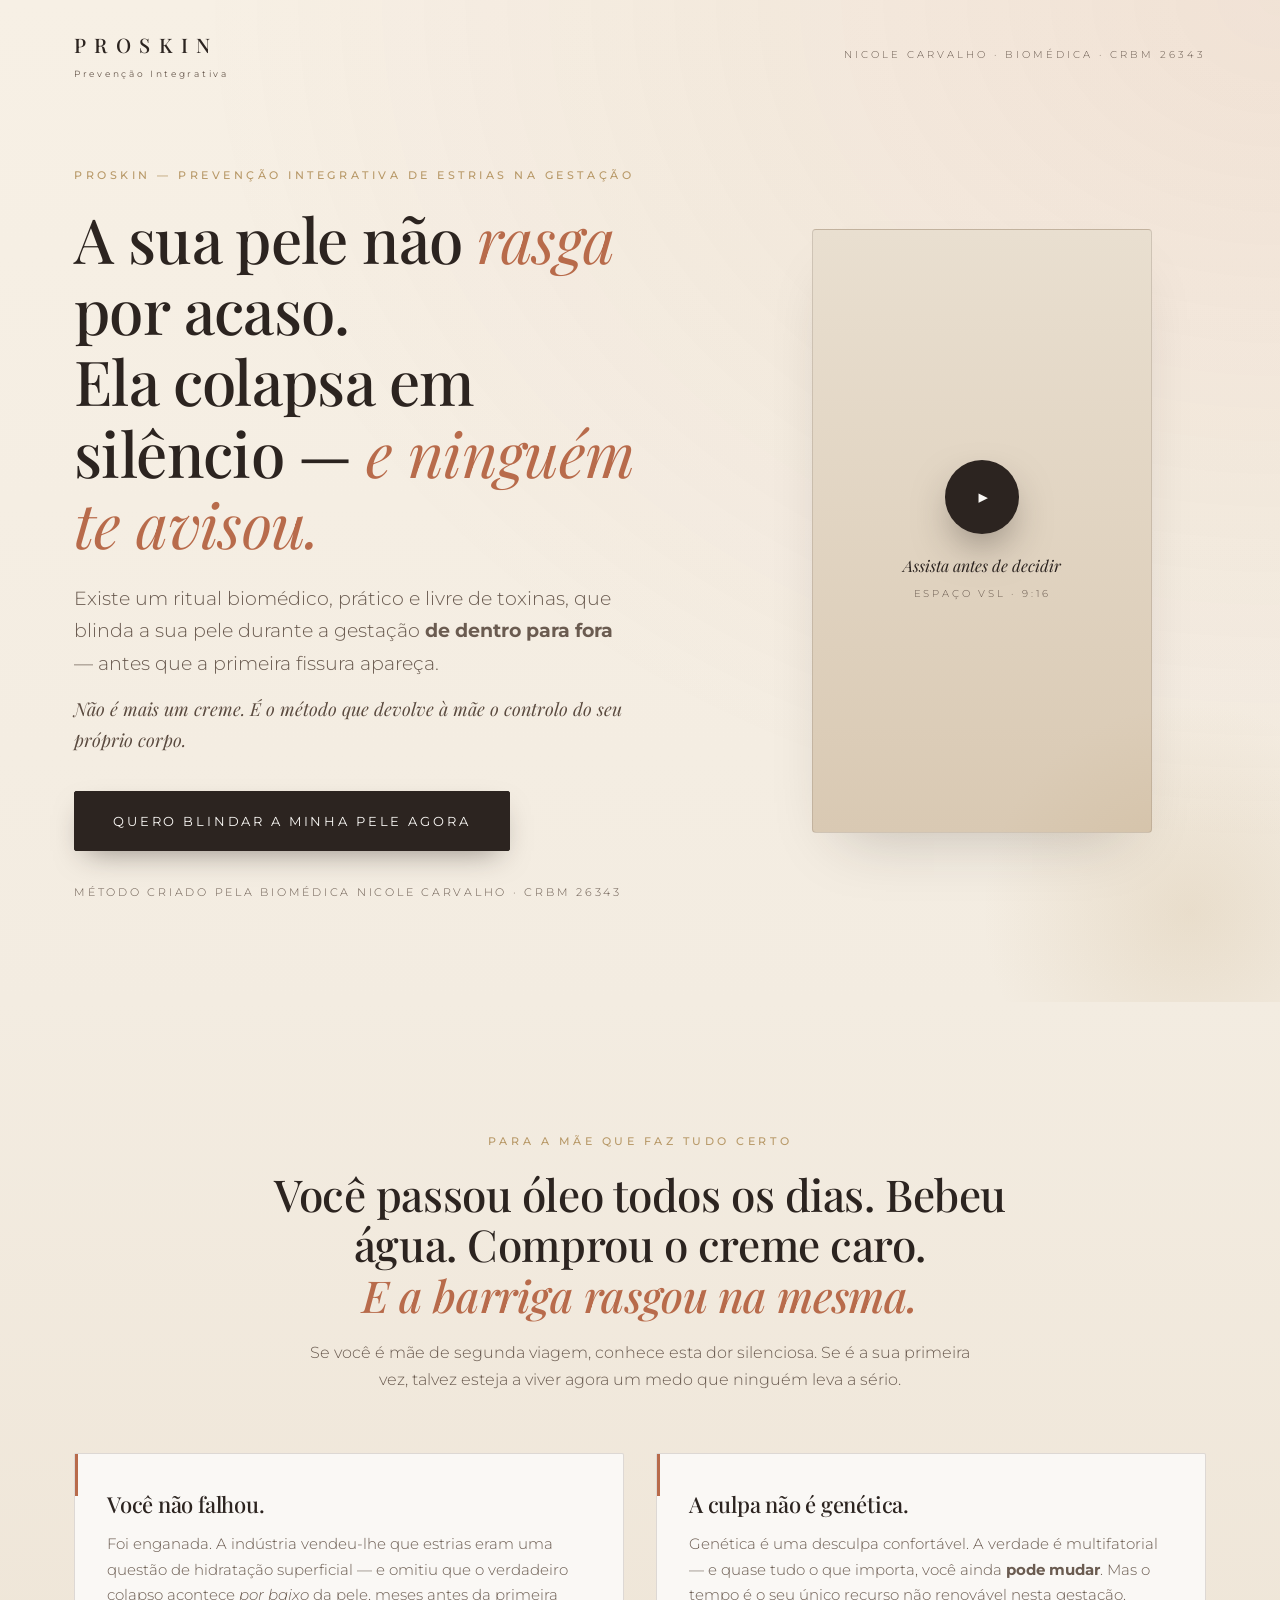
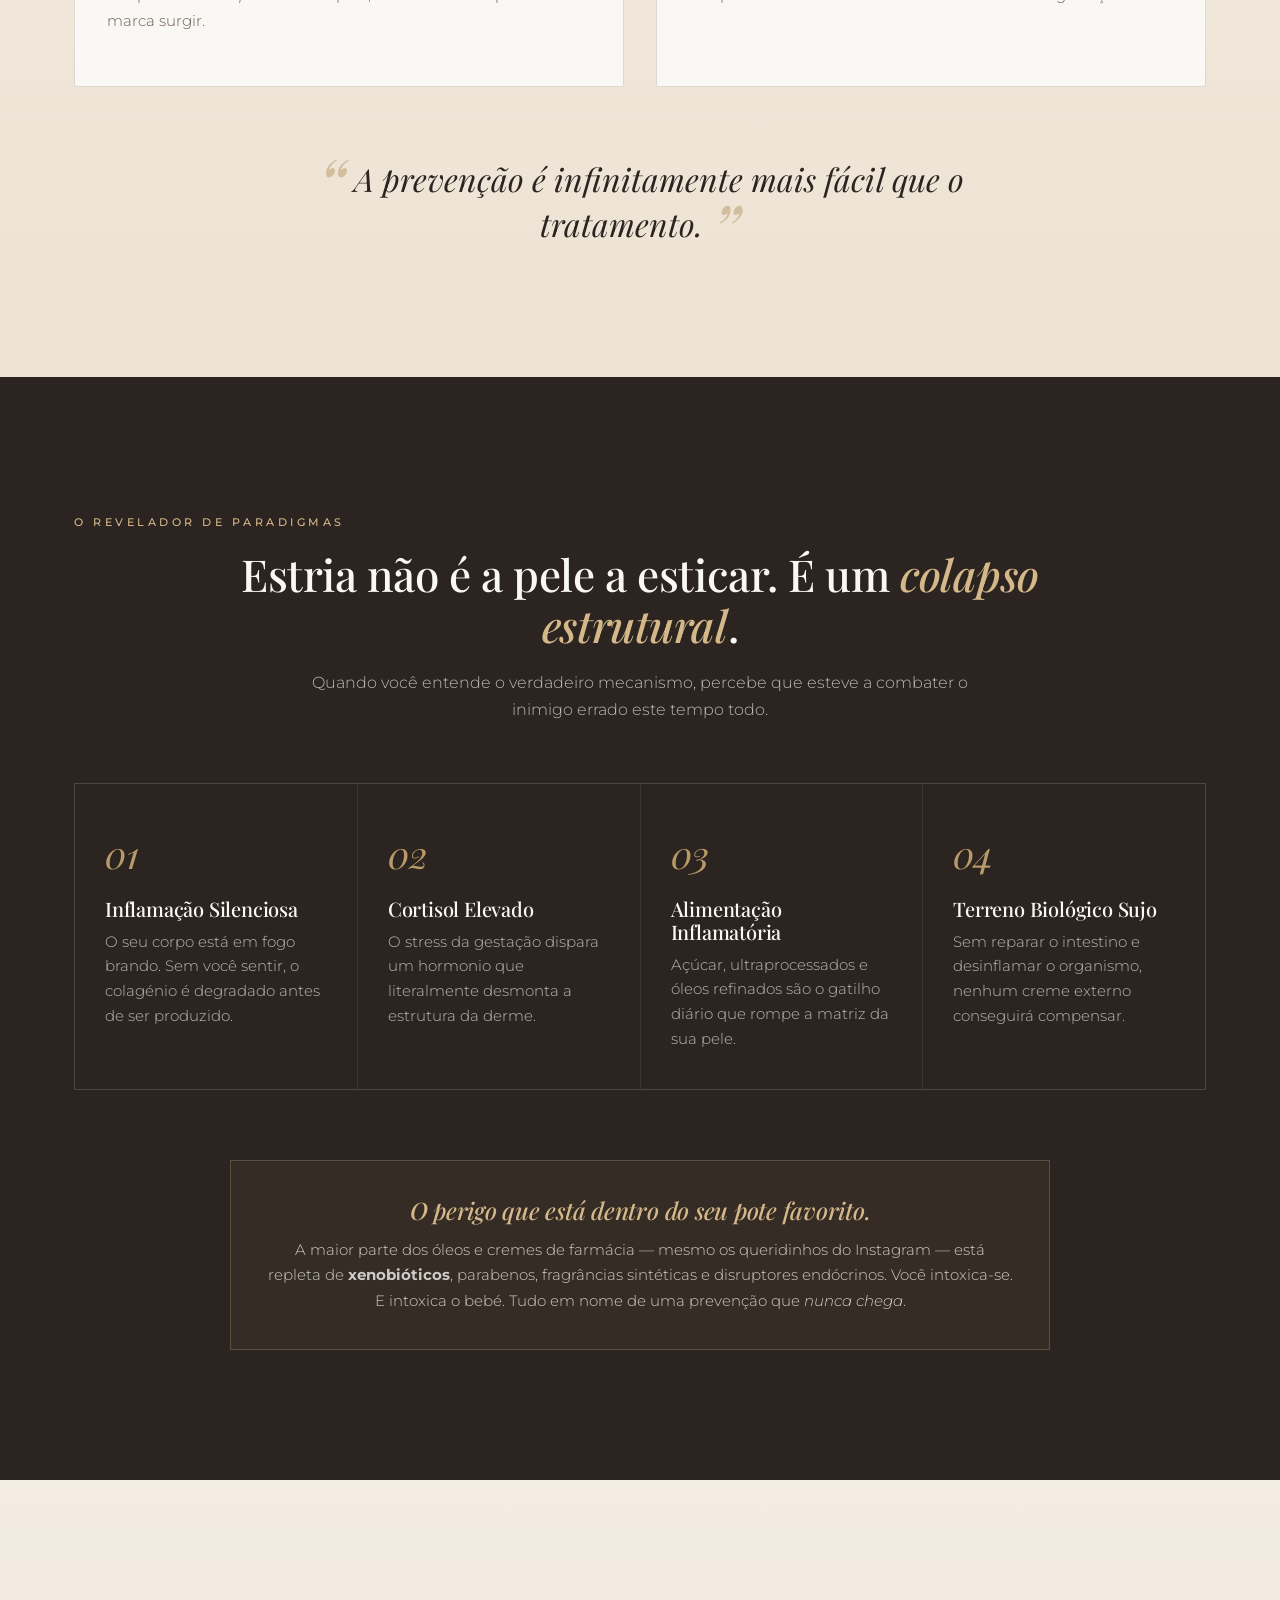
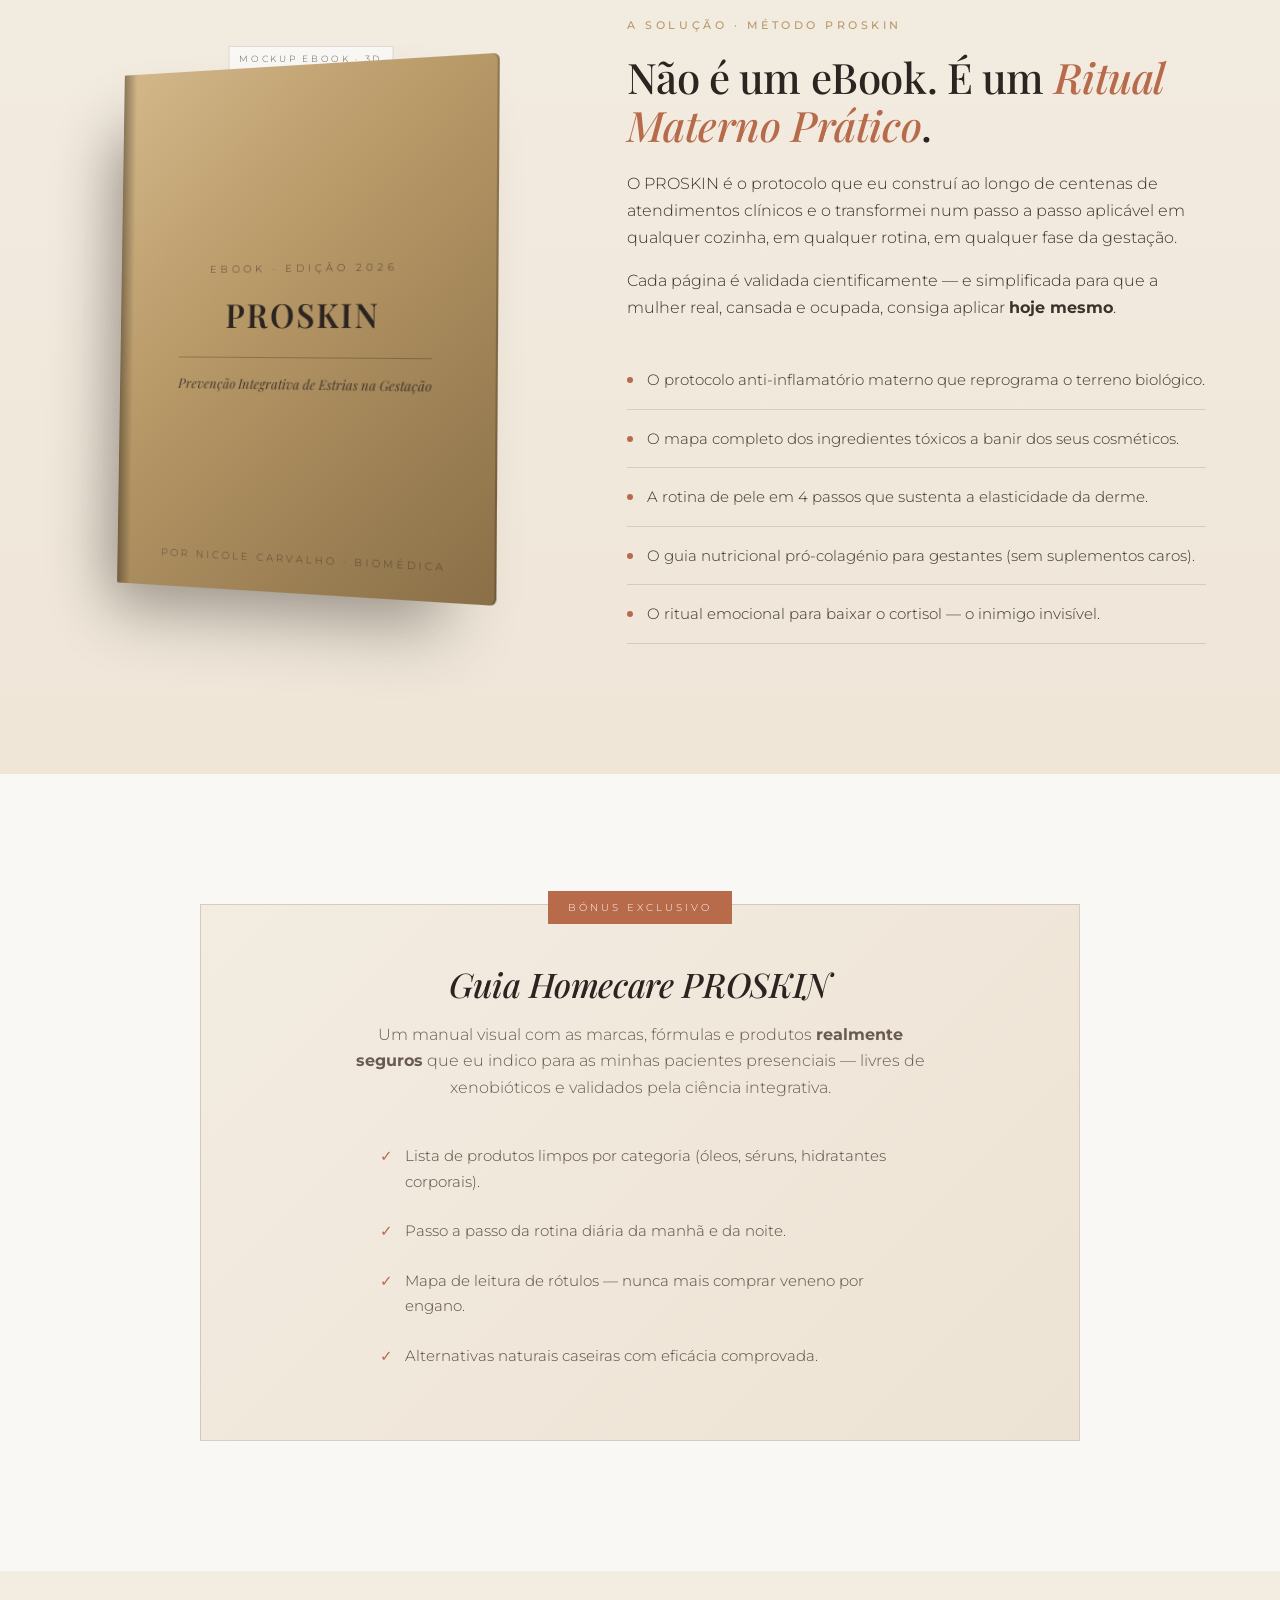
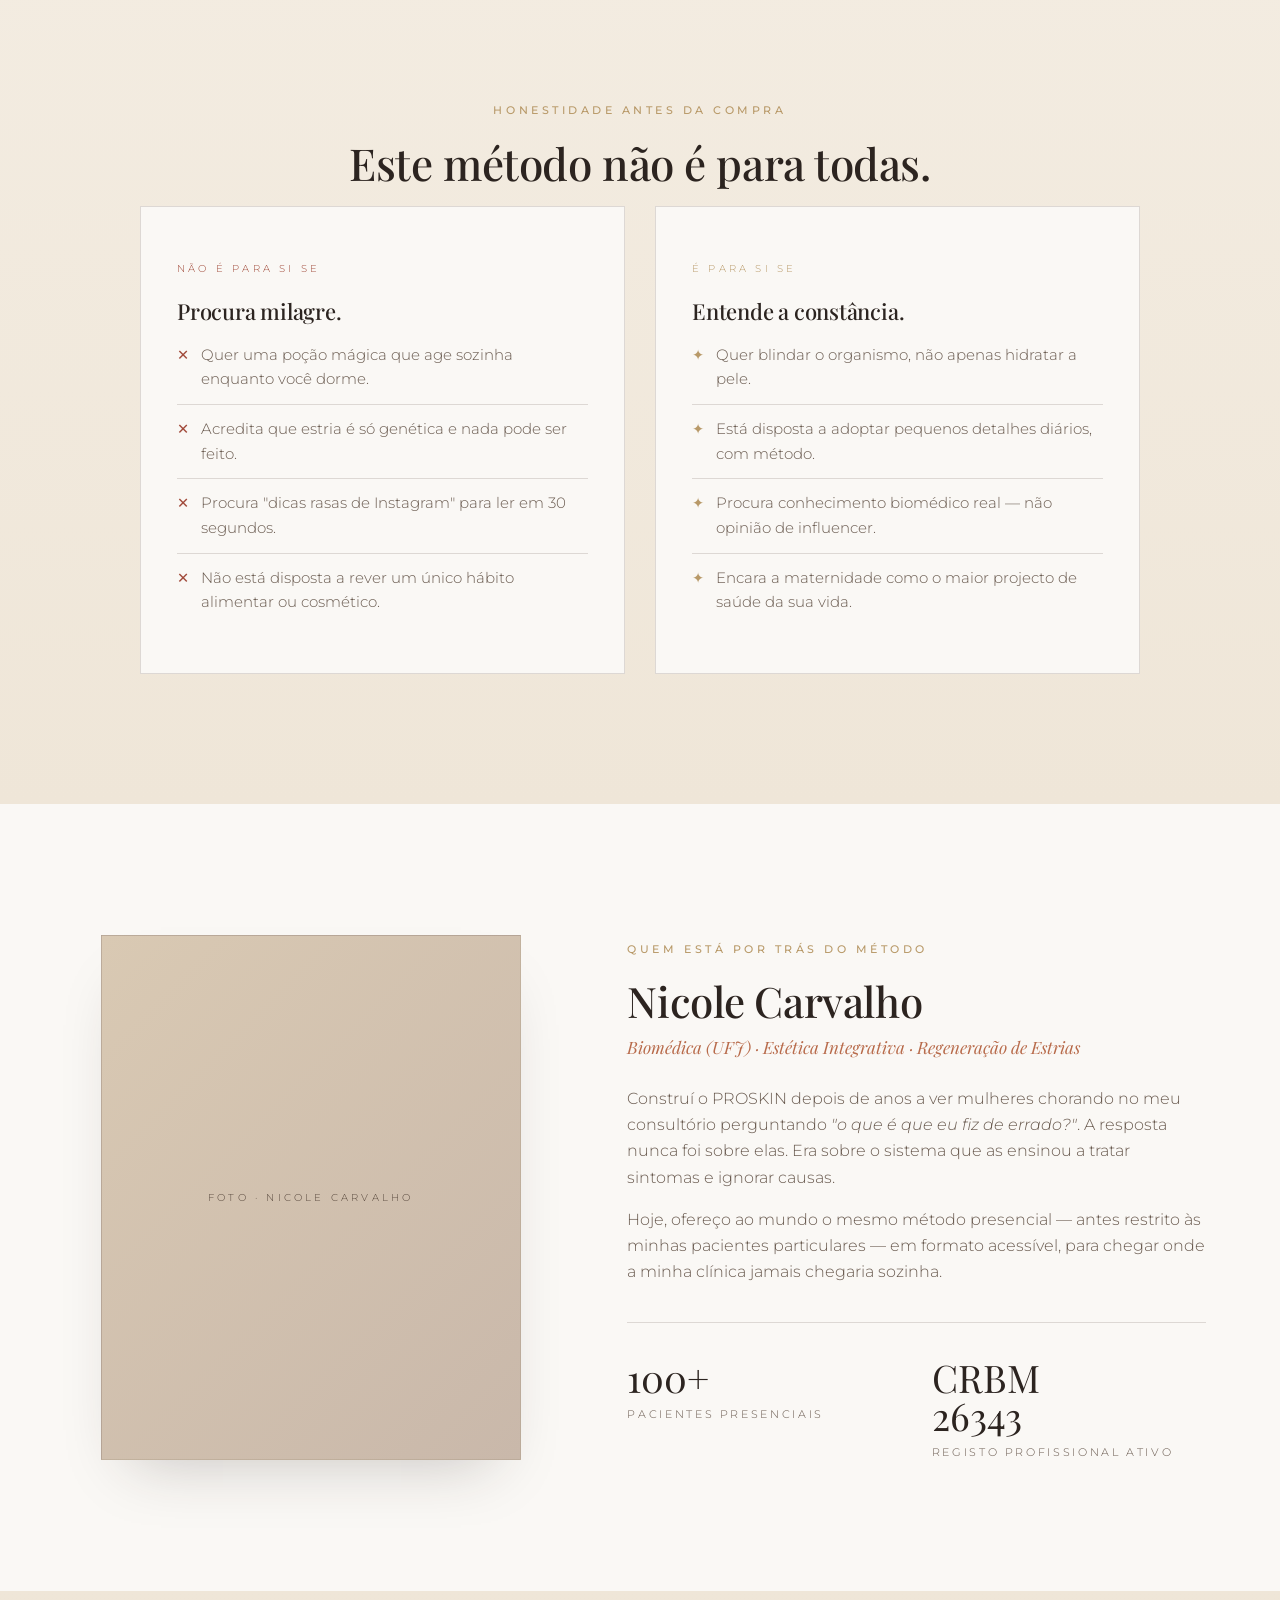
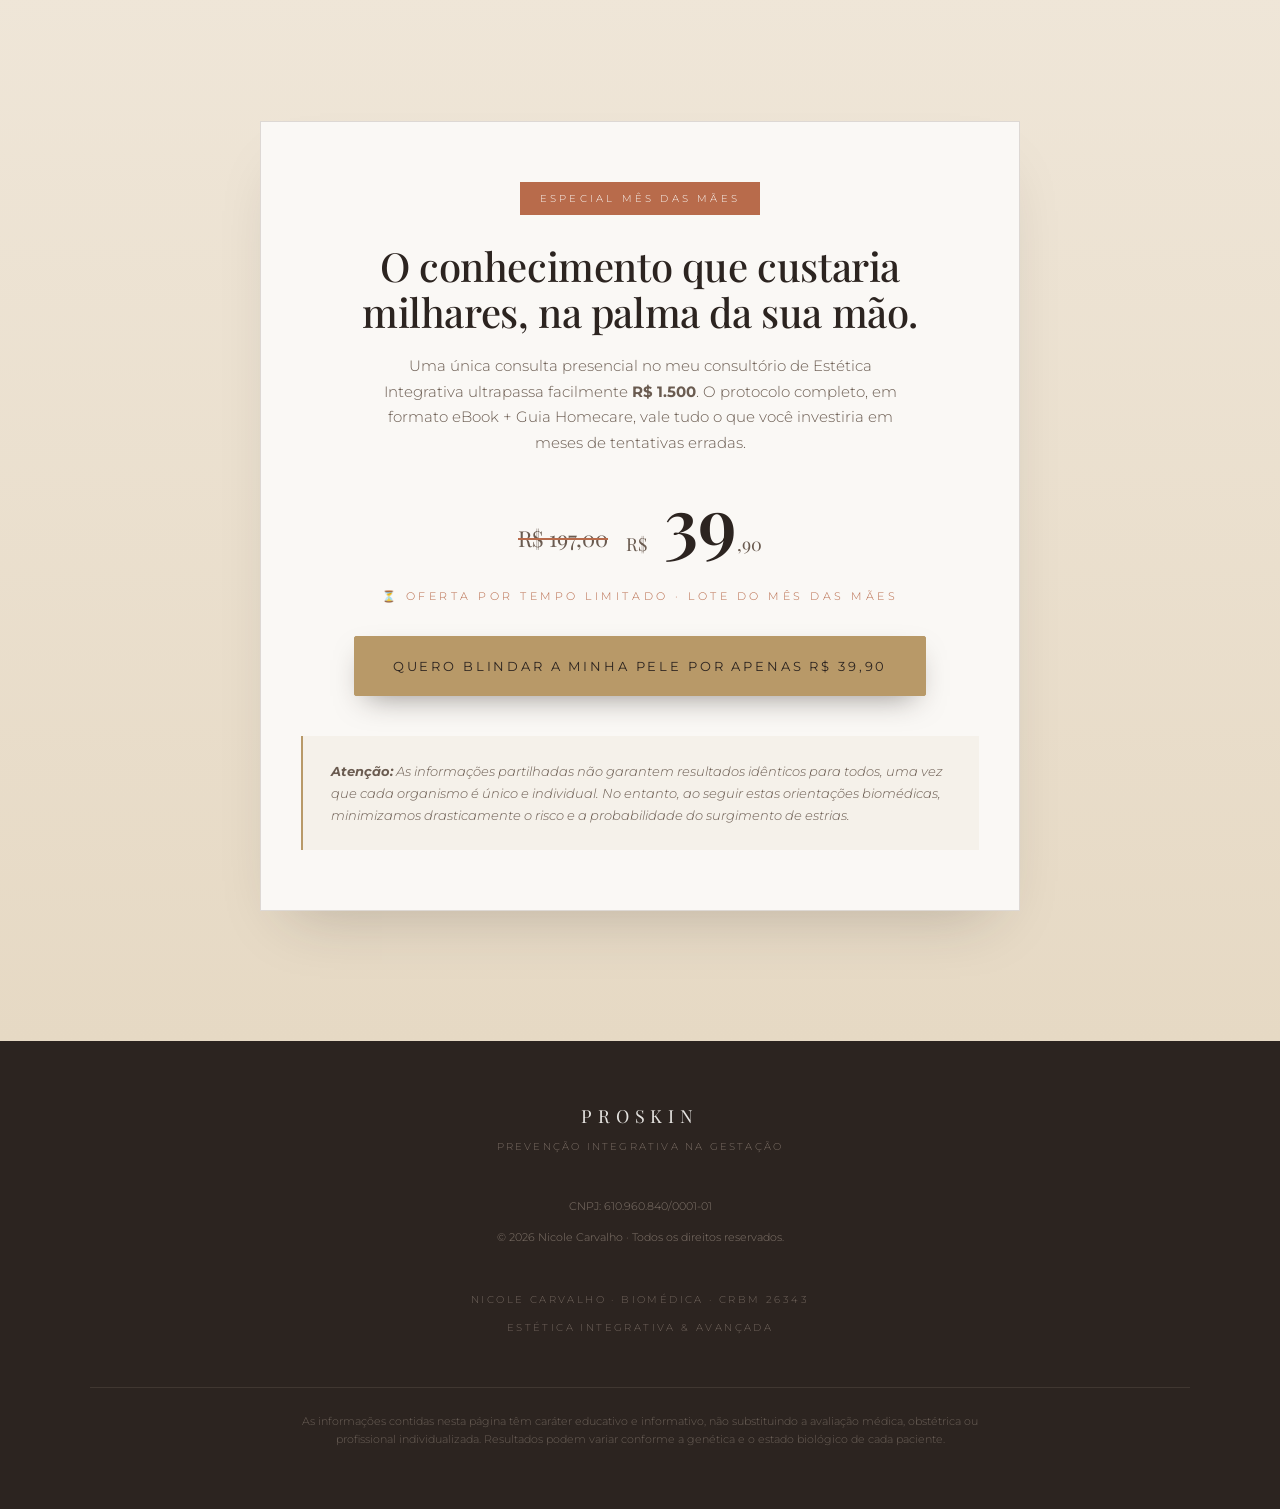
==== index.html @ 0c5f0c8d "Create index.html" ====
<!DOCTYPE html>
<html lang="pt-BR">
<head>
  <meta charset="UTF-8" />
  <meta name="viewport" content="width=device-width, initial-scale=1.0" />
  <meta name="theme-color" content="#2c2420" />

  <!-- SEO BÁSICO -->
  <title>PROSKIN — Prevenção Integrativa de Estrias na Gestação | Nicole Carvalho</title>
  <meta name="description" content="Método PROSKIN da biomédica Nicole Carvalho: ritual materno prático, livre de toxinas, para blindar a pele e prevenir estrias durante a gestação." />
  <meta name="author" content="Nicole Carvalho — Biomédica (CRBM 26343)" />
  <meta name="keywords" content="estrias na gestação, prevenção de estrias, gravidez, estética integrativa, ebook proskin, nicole carvalho, biomédica" />
  <meta name="robots" content="index, follow" />
  <link rel="canonical" href="/" />

  <!-- OPEN GRAPH -->
  <meta property="og:type" content="product" />
  <meta property="og:title" content="PROSKIN — Prevenção Integrativa de Estrias na Gestação" />
  <meta property="og:description" content="O Ritual Materno Prático que desmistifica a estria e blinda a sua pele de dentro para fora. Livre de xenobióticos." />
  <meta property="og:locale" content="pt_BR" />
  <meta property="og:url" content="/" />
  <meta name="twitter:card" content="summary_large_image" />
  <meta name="twitter:title" content="PROSKIN — Prevenção Integrativa de Estrias na Gestação" />
  <meta name="twitter:description" content="O Ritual Materno Prático para blindar a pele na gestação." />

  <!-- TIPOGRAFIA -->
  <link rel="preconnect" href="https://fonts.googleapis.com" />
  <link rel="preconnect" href="https://fonts.gstatic.com" crossorigin />
  <link href="https://fonts.googleapis.com/css2?family=Playfair+Display:ital,wght@0,400;0,500;0,600;0,700;1,400&family=Montserrat:wght@200;300;400;500;600&display=swap" rel="stylesheet" />

  <!-- JSON-LD: Produto -->
  <script type="application/ld+json">
  {
    "@context": "https://schema.org",
    "@type": "Product",
    "name": "PROSKIN — Prevenção Integrativa de Estrias na Gestação",
    "description": "eBook e Ritual Materno Prático criado pela biomédica Nicole Carvalho para prevenir estrias durante a gestação através da Estética Integrativa.",
    "brand": { "@type": "Brand", "name": "PROSKIN" },
    "offers": {
      "@type": "Offer",
      "price": "39.90",
      "priceCurrency": "BRL",
      "availability": "https://schema.org/InStock"
    }
  }
  </script>

  <style>
    /* =========================================================
       PROSKIN — DESIGN SYSTEM (LUXO SILENCIOSO)
       ========================================================= */
    :root{
      --sand:        #f3ece1;   /* bege areia (background) */
      --offwhite:    #faf8f5;   /* off-white */
      --terracotta:  #b86b4b;   /* terracota suave */
      --terracotta-2:#9a5538;
      --clay:        #c9b8aa;   /* marrom acinzentado claro */
      --mocha:       #5a4a3f;   /* marrom acinzentado */
      --espresso:    #2c2420;   /* marrom profundo (footer/dark) */
      --gold:        #b89968;   /* dourado fosco */
      --gold-soft:   #d4b88a;
      --line:        rgba(90,74,63,0.18);
      --text:        #3b322c;
      --text-soft:   #6a5b50;

      --font-serif:  'Playfair Display', Georgia, serif;
      --font-sans:   'Montserrat', system-ui, sans-serif;

      --container:   1180px;
      --radius:      2px;
      --shadow-soft: 0 30px 60px -30px rgba(44,36,32,0.25);
    }

    /* ================ RESET ================ */
    *,*::before,*::after{ box-sizing:border-box; }
    html{ scroll-behavior:smooth; -webkit-text-size-adjust:100%; }
    body{
      margin:0;
      font-family:var(--font-sans);
      font-weight:300;
      color:var(--text);
      background:var(--sand);
      line-height:1.7;
      font-size:16px;
      -webkit-font-smoothing:antialiased;
      text-rendering:optimizeLegibility;
    }
    img{ max-width:100%; display:block; }
    a{ color:inherit; text-decoration:none; }
    h1,h2,h3,h4{
      font-family:var(--font-serif);
      font-weight:500;
      color:var(--espresso);
      letter-spacing:-0.01em;
      line-height:1.15;
      margin:0 0 .5em;
    }
    p{ margin:0 0 1em; }

    .container{
      max-width:var(--container);
      margin:0 auto;
      padding:0 24px;
    }

    .eyebrow{
      font-family:var(--font-sans);
      font-size:11px;
      letter-spacing:0.32em;
      text-transform:uppercase;
      color:var(--gold);
      font-weight:500;
      margin-bottom:18px;
      display:inline-block;
    }

    .divider{
      width:60px; height:1px;
      background:var(--gold);
      margin:24px auto;
      opacity:.6;
    }

    /* ================ CTA ================ */
    .cta{
      display:inline-flex;
      align-items:center;
      justify-content:center;
      gap:12px;
      padding:18px 38px;
      background:var(--espresso);
      color:var(--offwhite);
      font-family:var(--font-sans);
      font-weight:400;
      font-size:13px;
      letter-spacing:0.22em;
      text-transform:uppercase;
      border:1px solid var(--espresso);
      border-radius:var(--radius);
      cursor:pointer;
      position:relative;
      overflow:hidden;
      transition:all .5s cubic-bezier(.2,.7,.2,1);
      box-shadow:0 12px 30px -12px rgba(44,36,32,0.5);
    }
    .cta::before{
      content:"";
      position:absolute; inset:0;
      background:var(--terracotta);
      transform:translateY(101%);
      transition:transform .5s cubic-bezier(.2,.7,.2,1);
      z-index:0;
    }
    .cta span{ position:relative; z-index:1; }
    .cta:hover{
      border-color:var(--terracotta);
      transform:translateY(-2px);
      box-shadow:0 18px 40px -12px rgba(184,107,75,0.55);
    }
    .cta:hover::before{ transform:translateY(0); }
    .cta--gold{
      background:var(--gold);
      border-color:var(--gold);
      color:var(--espresso);
    }
    .cta--gold::before{ background:var(--espresso); }
    .cta--gold:hover{ color:var(--offwhite); border-color:var(--espresso); }

    /* ================ HEADER ================ */
    .site-header{
      position:absolute;
      top:0; left:0; right:0;
      z-index:10;
      padding:28px 0;
    }
    .site-header .container{
      display:flex; justify-content:space-between; align-items:center;
    }
    .brand{
      font-family:var(--font-serif);
      font-size:20px;
      letter-spacing:0.42em;
      color:var(--espresso);
      font-weight:500;
    }
    .brand small{
      display:block;
      font-family:var(--font-sans);
      font-size:9px;
      letter-spacing:0.3em;
      color:var(--text-soft);
      font-weight:400;
      margin-top:4px;
    }
    .header-meta{
      font-family:var(--font-sans);
      font-size:10px;
      letter-spacing:0.3em;
      text-transform:uppercase;
      color:var(--text-soft);
      display:none;
    }

    /* ================ HERO ================ */
    .hero{
      position:relative;
      min-height:100vh;
      padding:140px 0 80px;
      background:
        radial-gradient(ellipse at top right, rgba(184,107,75,0.10), transparent 60%),
        linear-gradient(180deg, #f7f0e5 0%, var(--sand) 100%);
      overflow:hidden;
    }
    .hero::after{
      content:"";
      position:absolute;
      right:-120px; bottom:-120px;
      width:420px; height:420px;
      border-radius:50%;
      background:radial-gradient(circle, rgba(184,153,104,0.18), transparent 70%);
      pointer-events:none;
    }
    .hero-grid{
      display:grid;
      grid-template-columns:1fr;
      gap:60px;
      align-items:center;
    }
    .hero h1{
      font-size:clamp(34px, 6vw, 62px);
      font-weight:500;
      margin-bottom:24px;
    }
    .hero h1 em{
      font-style:italic;
      color:var(--terracotta);
      font-weight:400;
    }
    .hero .lead{
      font-size:clamp(16px, 2vw, 19px);
      color:var(--text-soft);
      max-width:560px;
      margin-bottom:14px;
      font-weight:300;
    }
    .hero .promise{
      font-family:var(--font-serif);
      font-style:italic;
      font-size:clamp(15px, 1.8vw, 18px);
      color:var(--mocha);
      max-width:560px;
      margin-bottom:36px;
    }
    .hero-trust{
      margin-top:32px;
      font-size:11px;
      letter-spacing:0.25em;
      text-transform:uppercase;
      color:var(--text-soft);
    }

    /* PLACEHOLDER: VSL */
    .vsl-frame{
      position:relative;
      aspect-ratio:9/16;
      max-width:340px;
      margin:0 auto;
      background:linear-gradient(180deg, #e9dfd0 0%, #d9c9b3 100%);
      border:1px solid var(--line);
      box-shadow:var(--shadow-soft);
      border-radius:4px;
      overflow:hidden;
      display:flex; align-items:center; justify-content:center;
      flex-direction:column;
      color:var(--mocha);
      text-align:center;
      padding:24px;
    }
    .vsl-frame .play{
      width:74px; height:74px;
      border-radius:50%;
      background:var(--espresso);
      color:var(--offwhite);
      display:flex; align-items:center; justify-content:center;
      font-size:22px;
      margin-bottom:18px;
      box-shadow:0 18px 40px -10px rgba(44,36,32,.5);
      transition:transform .4s ease;
    }
    .vsl-frame:hover .play{ transform:scale(1.08); }
    .vsl-frame small{
      display:block;
      font-size:10px; letter-spacing:0.28em; text-transform:uppercase;
      color:var(--text-soft);
      margin-top:6px;
    }
    .vsl-frame .label{
      font-family:var(--font-serif);
      font-style:italic;
      font-size:16px;
      color:var(--espresso);
    }

    /* ================ SECTION BASE ================ */
    section{ padding:100px 0; position:relative; }
    .section-title{
      font-size:clamp(28px, 4.2vw, 44px);
      text-align:center;
      max-width:820px;
      margin:0 auto 18px;
    }
    .section-sub{
      text-align:center;
      max-width:680px;
      margin:0 auto 60px;
      color:var(--text-soft);
      font-size:16px;
    }

    /* ================ DOR / EMPATIA ================ */
    .pain{
      background:linear-gradient(180deg, var(--sand) 0%, #ede3d4 100%);
    }
    .pain-grid{
      display:grid; gap:32px;
      grid-template-columns:1fr;
    }
    .pain-card{
      background:var(--offwhite);
      padding:38px 32px;
      border:1px solid var(--line);
      border-radius:var(--radius);
      position:relative;
    }
    .pain-card::before{
      content:"";
      position:absolute; top:0; left:0;
      width:3px; height:42px;
      background:var(--terracotta);
    }
    .pain-card h3{
      font-size:22px;
      color:var(--espresso);
      margin-bottom:14px;
    }
    .pain-card p{ color:var(--text-soft); font-size:15px; }

    .anchor-quote{
      max-width:780px; margin:70px auto 0;
      text-align:center;
      font-family:var(--font-serif);
      font-style:italic;
      font-size:clamp(22px, 3.2vw, 32px);
      color:var(--espresso);
      line-height:1.4;
      position:relative;
      padding:0 20px;
    }
    .anchor-quote::before, .anchor-quote::after{
      content:"“";
      font-size:72px;
      color:var(--gold);
      line-height:0;
      vertical-align:-20px;
      opacity:.5;
    }
    .anchor-quote::after{ content:"”"; }

    /* ================ INIMIGO OCULTO ================ */
    .enemy{
      background:var(--espresso);
      color:var(--offwhite);
    }
    .enemy h2, .enemy h3{ color:var(--offwhite); }
    .enemy .eyebrow{ color:var(--gold-soft); }
    .enemy .section-sub{ color:rgba(250,248,245,0.7); }

    .enemy-grid{
      display:grid;
      gap:1px;
      background:rgba(250,248,245,0.08);
      grid-template-columns:1fr;
      border:1px solid rgba(250,248,245,0.08);
    }
    .enemy-item{
      background:var(--espresso);
      padding:38px 30px;
    }
    .enemy-item .num{
      font-family:var(--font-serif);
      font-style:italic;
      font-size:38px;
      color:var(--gold);
      display:block;
      margin-bottom:10px;
    }
    .enemy-item h3{
      font-size:20px;
      margin-bottom:10px;
    }
    .enemy-item p{
      color:rgba(250,248,245,0.7);
      font-size:14.5px;
      margin:0;
    }
    .warning{
      max-width:820px;
      margin:70px auto 0;
      text-align:center;
      padding:36px;
      border:1px solid rgba(212,184,138,0.25);
      background:rgba(212,184,138,0.05);
    }
    .warning h3{
      font-style:italic;
      font-size:24px;
      color:var(--gold-soft);
    }
    .warning p{
      color:rgba(250,248,245,0.78);
      font-size:15px;
      margin:0;
    }

    /* ================ SOLUÇÃO / EBOOK ================ */
    .solution{
      background:linear-gradient(180deg, var(--sand) 0%, #efe6d8 100%);
      overflow:hidden;
    }
    .solution-grid{
      display:grid;
      grid-template-columns:1fr;
      gap:60px;
      align-items:center;
    }
    /* PLACEHOLDER: MOCKUP 3D EBOOK */
    .ebook-mockup{
      position:relative;
      aspect-ratio:3/4;
      max-width:380px;
      margin:0 auto;
      perspective:1400px;
    }
    .ebook-mockup .cover{
      position:absolute; inset:0;
      background:
        linear-gradient(135deg, #d4b88a 0%, #b89968 40%, #8a6f47 100%);
      transform:rotateY(-18deg) rotateX(2deg);
      transform-origin:left center;
      box-shadow:
        -30px 40px 60px -20px rgba(44,36,32,0.45),
        inset -2px 0 0 rgba(0,0,0,.2);
      border-radius:2px 6px 6px 2px;
      display:flex; flex-direction:column; align-items:center; justify-content:center;
      padding:40px 28px;
      text-align:center;
      color:var(--espresso);
      transition:transform .8s cubic-bezier(.2,.7,.2,1);
    }
    .ebook-mockup:hover .cover{ transform:rotateY(-8deg) rotateX(1deg); }
    .ebook-mockup .cover::before{
      content:"";
      position:absolute; left:0; top:0; bottom:0;
      width:14px;
      background:linear-gradient(90deg, rgba(0,0,0,.35), transparent);
    }
    .ebook-mockup .cover small{
      font-size:10px; letter-spacing:0.4em; text-transform:uppercase;
      color:rgba(44,36,32,.7);
      margin-bottom:18px;
    }
    .ebook-mockup .cover h4{
      font-family:var(--font-serif);
      font-size:32px;
      font-weight:600;
      letter-spacing:0.06em;
      margin:0 0 14px;
      color:var(--espresso);
    }
    .ebook-mockup .cover .tagline{
      font-family:var(--font-serif);
      font-style:italic;
      font-size:13px;
      color:rgba(44,36,32,.8);
      border-top:1px solid rgba(44,36,32,.3);
      padding-top:14px;
      margin-top:8px;
    }
    .ebook-mockup .author{
      position:absolute; bottom:24px; left:0; right:0;
      font-family:var(--font-sans);
      font-size:10px; letter-spacing:0.3em; text-transform:uppercase;
      color:rgba(44,36,32,.6);
      text-align:center;
    }
    .placeholder-tag{
      position:absolute; top:-28px; left:50%;
      transform:translateX(-50%);
      font-size:9px; letter-spacing:0.3em; text-transform:uppercase;
      color:var(--text-soft);
      background:var(--offwhite);
      padding:4px 10px;
      border:1px solid var(--line);
    }

    .solution-text h2{
      font-size:clamp(28px, 4vw, 42px);
      margin-bottom:20px;
    }
    .solution-text h2 em{ font-style:italic; color:var(--terracotta); }
    .features{
      list-style:none; padding:0; margin:30px 0 0;
    }
    .features li{
      display:flex; gap:14px;
      padding:16px 0;
      border-bottom:1px solid var(--line);
      font-size:15px;
      color:var(--text);
    }
    .features li::before{
      content:"";
      flex-shrink:0;
      width:6px; height:6px;
      background:var(--terracotta);
      border-radius:50%;
      margin-top:10px;
    }

    /* ================ BÓNUS ================ */
    .bonus{
      background:var(--offwhite);
    }
    .bonus-card{
      max-width:880px;
      margin:0 auto;
      border:1px solid var(--line);
      padding:60px 50px;
      background:linear-gradient(135deg, var(--sand) 0%, #ede3d4 100%);
      text-align:center;
      position:relative;
    }
    .bonus-card .badge{
      position:absolute; top:-14px; left:50%;
      transform:translateX(-50%);
      background:var(--terracotta);
      color:var(--offwhite);
      font-size:10px; letter-spacing:0.3em; text-transform:uppercase;
      padding:8px 20px;
    }
    .bonus-card h3{
      font-size:clamp(24px, 3vw, 34px);
      font-style:italic;
      margin-bottom:18px;
    }
    .bonus-card p{
      max-width:580px; margin:0 auto 18px;
      color:var(--text-soft);
      font-size:15.5px;
    }
    .bonus-list{
      list-style:none; padding:0;
      max-width:520px; margin:30px auto 0;
      text-align:left;
    }
    .bonus-list li{
      display:flex; gap:12px;
      padding:12px 0;
      font-size:15px;
      color:var(--mocha);
    }
    .bonus-list li::before{
      content:"✓";
      color:var(--terracotta);
      font-weight:600;
    }

    /* ================ PARA QUEM É ================ */
    .audience{
      background:linear-gradient(180deg, var(--sand) 0%, #efe6d8 100%);
    }
    .audience-grid{
      display:grid; gap:30px;
      grid-template-columns:1fr;
      max-width:1000px; margin:0 auto;
    }
    .audience-card{
      padding:46px 36px;
      background:var(--offwhite);
      border:1px solid var(--line);
    }
    .audience-card h3{
      font-size:22px;
      margin-bottom:6px;
    }
    .audience-card .tag{
      font-size:10px; letter-spacing:0.32em; text-transform:uppercase;
      margin-bottom:22px;
      display:inline-block;
    }
    .audience-card.no .tag{ color:#a14a3a; }
    .audience-card.yes .tag{ color:var(--gold); }
    .audience-card ul{
      list-style:none; padding:0; margin:0;
    }
    .audience-card li{
      padding:12px 0;
      border-bottom:1px solid var(--line);
      font-size:14.5px;
      color:var(--text-soft);
      display:flex; gap:12px;
    }
    .audience-card li:last-child{ border-bottom:none; }
    .audience-card.no li::before{ content:"✕"; color:#a14a3a; font-weight:500; }
    .audience-card.yes li::before{ content:"✦"; color:var(--gold); }

    /* ================ AUTORIDADE ================ */
    .authority{
      background:var(--offwhite);
    }
    .authority-grid{
      display:grid;
      grid-template-columns:1fr;
      gap:60px;
      align-items:center;
    }
    /* PLACEHOLDER: FOTO NICOLE */
    .nicole-photo{
      position:relative;
      aspect-ratio:4/5;
      max-width:420px;
      margin:0 auto;
      background:
        linear-gradient(135deg, #d9c9b3 0%, #c9b8aa 100%);
      border:1px solid var(--line);
      display:flex; align-items:center; justify-content:center;
      color:var(--mocha);
      box-shadow:var(--shadow-soft);
    }
    .nicole-photo small{
      font-size:10px; letter-spacing:0.32em; text-transform:uppercase;
    }
    .authority-text h2{
      font-size:clamp(28px, 4vw, 42px);
      margin-bottom:8px;
    }
    .authority-text .credentials{
      font-family:var(--font-serif);
      font-style:italic;
      color:var(--terracotta);
      font-size:17px;
      margin-bottom:24px;
    }
    .authority-text p{
      color:var(--text-soft);
      font-size:15.5px;
    }
    .stats{
      display:grid;
      grid-template-columns:repeat(2,1fr);
      gap:30px;
      margin-top:36px;
      padding-top:36px;
      border-top:1px solid var(--line);
    }
    .stat .num{
      font-family:var(--font-serif);
      font-size:38px;
      color:var(--espresso);
      display:block;
      line-height:1;
    }
    .stat .lbl{
      font-size:11px; letter-spacing:0.24em; text-transform:uppercase;
      color:var(--text-soft);
      margin-top:8px;
      display:block;
    }

    /* ================ OFERTA ================ */
    .offer{
      background:linear-gradient(180deg, #efe6d8 0%, #e6d9c4 100%);
      position:relative;
    }
    .offer-card{
      max-width:760px;
      margin:0 auto;
      background:var(--offwhite);
      padding:60px 40px;
      border:1px solid var(--line);
      text-align:center;
      box-shadow:var(--shadow-soft);
      position:relative;
    }
    .offer-card .ribbon{
      display:inline-block;
      background:var(--terracotta);
      color:var(--offwhite);
      font-size:10px; letter-spacing:0.32em; text-transform:uppercase;
      padding:8px 20px;
      margin-bottom:28px;
    }
    .offer-card h2{
      font-size:clamp(28px, 4vw, 40px);
      margin-bottom:18px;
    }
    .offer-card .value-anchor{
      color:var(--text-soft);
      font-size:15px;
      max-width:520px; margin:0 auto 28px;
    }
    .price-row{
      display:flex; align-items:flex-end; justify-content:center;
      gap:18px;
      margin:30px 0;
      flex-wrap:wrap;
    }
    .price-old{
      font-family:var(--font-serif);
      font-size:22px;
      color:var(--text-soft);
      text-decoration:line-through;
      text-decoration-color:var(--terracotta);
    }
    .price-new{
      font-family:var(--font-serif);
      font-size:clamp(48px, 8vw, 72px);
      color:var(--espresso);
      line-height:1;
      font-weight:600;
    }
    .price-new small{
      font-size:18px; color:var(--text-soft); font-weight:400;
    }
    .urgency{
      font-size:11px; letter-spacing:0.32em; text-transform:uppercase;
      color:var(--terracotta);
      margin-bottom:30px;
    }
    .legal{
      max-width:680px;
      margin:40px auto 0;
      padding:24px 28px;
      background:rgba(184,153,104,0.08);
      border-left:2px solid var(--gold);
      text-align:left;
      font-size:13px;
      color:var(--text-soft);
      font-style:italic;
      line-height:1.7;
    }

    /* ================ FOOTER ================ */
    footer{
      padding:60px 24px;
      background:var(--espresso);
    }
    footer .footer-inner{
      max-width:1100px; margin:0 auto;
    }
    .footer-top{
      display:flex;
      flex-direction:column;
      align-items:center;
      justify-content:space-between;
      gap:32px;
      text-align:center;
    }
    .footer-brand p:first-child{
      font-family:var(--font-serif);
      font-size:18px;
      letter-spacing:0.32em;
      color:rgba(250,248,245,0.9);
      margin:0;
    }
    .footer-brand p:last-child{
      font-family:var(--font-sans);
      font-size:10px;
      letter-spacing:0.22em;
      text-transform:uppercase;
      color:rgba(201,184,170,0.5);
      margin-top:6px;
    }
    .footer-legal,
    .footer-pro{
      font-family:var(--font-sans);
      font-size:11px;
      color:rgba(201,184,170,0.55);
      line-height:1.8;
    }
    .footer-pro{
      letter-spacing:0.24em;
      text-transform:uppercase;
      font-size:10px;
      color:rgba(201,184,170,0.45);
    }
    .footer-bottom{
      margin-top:40px;
      padding-top:24px;
      border-top:1px solid rgba(201,184,170,0.12);
      text-align:center;
    }
    .footer-bottom p{
      font-family:var(--font-sans);
      font-weight:300;
      color:rgba(201,184,170,0.4);
      font-size:11px;
      max-width:680px;
      margin:0 auto;
      line-height:1.7;
    }

    /* ================ REVEAL ANIMATION ================ */
    .reveal{
      opacity:0;
      transform:translateY(28px);
      transition:opacity .9s ease, transform .9s cubic-bezier(.2,.7,.2,1);
    }
    .reveal.in{ opacity:1; transform:none; }

    /* ================ RESPONSIVE ================ */
    @media (min-width: 640px){
      .pain-grid{ grid-template-columns:1fr 1fr; }
      .enemy-grid{ grid-template-columns:1fr 1fr; }
      .audience-grid{ grid-template-columns:1fr 1fr; }
    }
    @media (min-width: 900px){
      .header-meta{ display:block; }
      .hero{ padding:160px 0 100px; }
      .hero-grid{ grid-template-columns:1.15fr .85fr; gap:80px; }
      .enemy-grid{ grid-template-columns:repeat(2,1fr); }
      .solution-grid{ grid-template-columns:.9fr 1.1fr; gap:80px; }
      .authority-grid{ grid-template-columns:.9fr 1.1fr; gap:80px; }
      section{ padding:130px 0; }
    }
    @media (min-width: 1100px){
      .enemy-grid{ grid-template-columns:repeat(4,1fr); }
    }
  </style>
</head>
<body>

  <!-- ============================ HEADER ============================ -->
  <header class="site-header">
    <div class="container">
      <a href="#" class="brand" aria-label="PROSKIN — início">
        PROSKIN
        <small>Prevenção Integrativa</small>
      </a>
      <div class="header-meta">Nicole Carvalho · Biomédica · CRBM 26343</div>
    </div>
  </header>

  <main>

    <!-- ============================ HERO ============================ -->
    <section class="hero" aria-labelledby="hero-title">
      <div class="container">
        <div class="hero-grid">
          <div class="reveal">
            <span class="eyebrow">PROSKIN — Prevenção Integrativa de Estrias na Gestação</span>
            <h1 id="hero-title">
              A sua pele não <em>rasga</em> por acaso.<br/>
              Ela colapsa em silêncio &mdash; <em>e ninguém te avisou.</em>
            </h1>
            <p class="lead">
              Existe um ritual biomédico, prático e livre de toxinas, que blinda a sua pele
              durante a gestação <strong>de dentro para fora</strong> &mdash; antes que a primeira
              fissura apareça.
            </p>
            <p class="promise">
              Não é mais um creme. É o método que devolve à mãe o controlo do seu próprio corpo.
            </p>
            <a href="#oferta" class="cta" data-cta="hero">
              <span>Quero blindar a minha pele agora</span>
            </a>
            <div class="hero-trust">Método criado pela Biomédica Nicole Carvalho · CRBM 26343</div>
          </div>

          <!-- PLACEHOLDER: VIDEO DE VENDAS (VSL) -->
          <div class="reveal">
            <div class="vsl-frame" role="img" aria-label="Espaço reservado para o vídeo de vendas (VSL)">
              <div class="play" aria-hidden="true">▶</div>
              <div class="label">Assista antes de decidir</div>
              <small>Espaço VSL · 9:16</small>
            </div>
          </div>
        </div>
      </div>
    </section>

    <!-- ============================ DOR / EMPATIA ============================ -->
    <section class="pain" aria-labelledby="pain-title">
      <div class="container">
        <span class="eyebrow" style="display:block;text-align:center;">Para a mãe que faz tudo certo</span>
        <h2 id="pain-title" class="section-title">
          Você passou óleo todos os dias. Bebeu água. Comprou o creme caro.<br/>
          <em style="font-style:italic;color:var(--terracotta);">E a barriga rasgou na mesma.</em>
        </h2>
        <p class="section-sub">
          Se você é mãe de segunda viagem, conhece esta dor silenciosa.
          Se é a sua primeira vez, talvez esteja a viver agora um medo que ninguém leva a sério.
        </p>

        <div class="pain-grid">
          <article class="pain-card reveal">
            <h3>Você não falhou.</h3>
            <p>
              Foi enganada. A indústria vendeu-lhe que estrias eram uma questão de hidratação
              superficial &mdash; e omitiu que o verdadeiro colapso acontece <em>por baixo</em> da pele,
              meses antes da primeira marca surgir.
            </p>
          </article>
          <article class="pain-card reveal">
            <h3>A culpa não é genética.</h3>
            <p>
              Genética é uma desculpa confortável. A verdade é multifatorial &mdash; e quase tudo
              o que importa, você ainda <strong>pode mudar</strong>. Mas o tempo é o seu único
              recurso não renovável nesta gestação.
            </p>
          </article>
        </div>

        <p class="anchor-quote reveal">
          A prevenção é infinitamente mais fácil que o tratamento.
        </p>
      </div>
    </section>

    <!-- ============================ INIMIGO OCULTO ============================ -->
    <section class="enemy" aria-labelledby="enemy-title">
      <div class="container">
        <span class="eyebrow">O Revelador de Paradigmas</span>
        <h2 id="enemy-title" class="section-title">
          Estria não é a pele a esticar. É um <em style="font-style:italic;color:var(--gold-soft);">colapso estrutural</em>.
        </h2>
        <p class="section-sub">
          Quando você entende o verdadeiro mecanismo, percebe que esteve a combater o inimigo errado este tempo todo.
        </p>

        <div class="enemy-grid">
          <div class="enemy-item reveal">
            <span class="num">01</span>
            <h3>Inflamação Silenciosa</h3>
            <p>O seu corpo está em fogo brando. Sem você sentir, o colagénio é degradado antes de ser produzido.</p>
          </div>
          <div class="enemy-item reveal">
            <span class="num">02</span>
            <h3>Cortisol Elevado</h3>
            <p>O stress da gestação dispara um hormonio que literalmente desmonta a estrutura da derme.</p>
          </div>
          <div class="enemy-item reveal">
            <span class="num">03</span>
            <h3>Alimentação Inflamatória</h3>
            <p>Açúcar, ultraprocessados e óleos refinados são o gatilho diário que rompe a matriz da sua pele.</p>
          </div>
          <div class="enemy-item reveal">
            <span class="num">04</span>
            <h3>Terreno Biológico Sujo</h3>
            <p>Sem reparar o intestino e desinflamar o organismo, nenhum creme externo conseguirá compensar.</p>
          </div>
        </div>

        <aside class="warning reveal">
          <h3>O perigo que está dentro do seu pote favorito.</h3>
          <p>
            A maior parte dos óleos e cremes de farmácia &mdash; mesmo os queridinhos do Instagram &mdash;
            está repleta de <strong>xenobióticos</strong>, parabenos, fragrâncias sintéticas e disruptores
            endócrinos. Você intoxica-se. E intoxica o bebé. Tudo em nome de uma prevenção que <em>nunca chega</em>.
          </p>
        </aside>
      </div>
    </section>

    <!-- ============================ SOLUÇÃO ============================ -->
    <section class="solution" aria-labelledby="solution-title">
      <div class="container">
        <div class="solution-grid">

          <!-- PLACEHOLDER: MOCKUP 3D EBOOK -->
          <div class="reveal">
            <div class="ebook-mockup" role="img" aria-label="Capa 3D do eBook PROSKIN">
              <span class="placeholder-tag">Mockup eBook · 3D</span>
              <div class="cover">
                <small>eBook · Edição 2026</small>
                <h4>PROSKIN</h4>
                <div class="tagline">Prevenção Integrativa de Estrias na Gestação</div>
                <div class="author">por Nicole Carvalho · Biomédica</div>
              </div>
            </div>
          </div>

          <div class="solution-text reveal">
            <span class="eyebrow">A Solução · Método PROSKIN</span>
            <h2 id="solution-title">
              Não é um eBook. É um <em>Ritual Materno Prático</em>.
            </h2>
            <p>
              O PROSKIN é o protocolo que eu construí ao longo de centenas de atendimentos clínicos
              e o transformei num passo a passo aplicável em qualquer cozinha, em qualquer rotina,
              em qualquer fase da gestação.
            </p>
            <p>
              Cada página é validada cientificamente &mdash; e simplificada para que a mulher real,
              cansada e ocupada, consiga aplicar <strong>hoje mesmo</strong>.
            </p>

            <ul class="features">
              <li>O protocolo anti-inflamatório materno que reprograma o terreno biológico.</li>
              <li>O mapa completo dos ingredientes tóxicos a banir dos seus cosméticos.</li>
              <li>A rotina de pele em 4 passos que sustenta a elasticidade da derme.</li>
              <li>O guia nutricional pró-colagénio para gestantes (sem suplementos caros).</li>
              <li>O ritual emocional para baixar o cortisol &mdash; o inimigo invisível.</li>
            </ul>
          </div>
        </div>
      </div>
    </section>

    <!-- ============================ BÓNUS ============================ -->
    <section class="bonus" aria-labelledby="bonus-title">
      <div class="container">
        <div class="bonus-card reveal">
          <span class="badge">Bónus Exclusivo</span>
          <h3 id="bonus-title">Guia Homecare PROSKIN</h3>
          <p>
            Um manual visual com as marcas, fórmulas e produtos <strong>realmente seguros</strong> que eu
            indico para as minhas pacientes presenciais &mdash; livres de xenobióticos e validados pela
            ciência integrativa.
          </p>
          <ul class="bonus-list">
            <li>Lista de produtos limpos por categoria (óleos, séruns, hidratantes corporais).</li>
            <li>Passo a passo da rotina diária da manhã e da noite.</li>
            <li>Mapa de leitura de rótulos &mdash; nunca mais comprar veneno por engano.</li>
            <li>Alternativas naturais caseiras com eficácia comprovada.</li>
          </ul>
        </div>
      </div>
    </section>

    <!-- ============================ PARA QUEM É ============================ -->
    <section class="audience" aria-labelledby="audience-title">
      <div class="container">
        <span class="eyebrow" style="display:block;text-align:center;">Honestidade antes da compra</span>
        <h2 id="audience-title" class="section-title">Este método não é para todas.</h2>

        <div class="audience-grid">
          <article class="audience-card no reveal">
            <span class="tag">Não é para si se</span>
            <h3>Procura milagre.</h3>
            <ul>
              <li>Quer uma poção mágica que age sozinha enquanto você dorme.</li>
              <li>Acredita que estria é só genética e nada pode ser feito.</li>
              <li>Procura "dicas rasas de Instagram" para ler em 30 segundos.</li>
              <li>Não está disposta a rever um único hábito alimentar ou cosmético.</li>
            </ul>
          </article>
          <article class="audience-card yes reveal">
            <span class="tag">É para si se</span>
            <h3>Entende a constância.</h3>
            <ul>
              <li>Quer blindar o organismo, não apenas hidratar a pele.</li>
              <li>Está disposta a adoptar pequenos detalhes diários, com método.</li>
              <li>Procura conhecimento biomédico real &mdash; não opinião de influencer.</li>
              <li>Encara a maternidade como o maior projecto de saúde da sua vida.</li>
            </ul>
          </article>
        </div>
      </div>
    </section>

    <!-- ============================ AUTORIDADE ============================ -->
    <section class="authority" aria-labelledby="authority-title">
      <div class="container">
        <div class="authority-grid">

          <!-- PLACEHOLDER: FOTO NICOLE -->
          <div class="reveal">
            <div class="nicole-photo" role="img" aria-label="Foto profissional de Nicole Carvalho">
              <small>Foto · Nicole Carvalho</small>
            </div>
          </div>

          <div class="authority-text reveal">
            <span class="eyebrow">Quem está por trás do método</span>
            <h2 id="authority-title">Nicole Carvalho</h2>
            <p class="credentials">Biomédica (UFJ) · Estética Integrativa · Regeneração de Estrias</p>
            <p>
              Construí o PROSKIN depois de anos a ver mulheres chorando no meu consultório
              perguntando <em>"o que é que eu fiz de errado?"</em>. A resposta nunca foi sobre elas.
              Era sobre o sistema que as ensinou a tratar sintomas e ignorar causas.
            </p>
            <p>
              Hoje, ofereço ao mundo o mesmo método presencial &mdash; antes restrito às minhas
              pacientes particulares &mdash; em formato acessível, para chegar onde a minha clínica
              jamais chegaria sozinha.
            </p>

            <div class="stats">
              <div class="stat">
                <span class="num">100+</span>
                <span class="lbl">Pacientes presenciais</span>
              </div>
              <div class="stat">
                <span class="num">CRBM<br/>26343</span>
                <span class="lbl">Registo profissional ativo</span>
              </div>
            </div>
          </div>
        </div>
      </div>
    </section>

    <!-- ============================ OFERTA ============================ -->
    <section class="offer" id="oferta" aria-labelledby="offer-title">
      <div class="container">
        <div class="offer-card reveal">
          <span class="ribbon">Especial Mês das Mães</span>
          <h2 id="offer-title">O conhecimento que custaria milhares, na palma da sua mão.</h2>
          <p class="value-anchor">
            Uma única consulta presencial no meu consultório de Estética Integrativa
            ultrapassa facilmente <strong>R$ 1.500</strong>. O protocolo completo, em formato eBook +
            Guia Homecare, vale tudo o que você investiria em meses de tentativas erradas.
          </p>

          <div class="price-row">
            <span class="price-old">R$ 197,00</span>
            <span class="price-new"><small>R$</small> 39<small>,90</small></span>
          </div>

          <p class="urgency">⏳ Oferta por tempo limitado · Lote do Mês das Mães</p>

          <a href="#" class="cta cta--gold" data-cta="final">
            <span>Quero blindar a minha pele por apenas R$ 39,90</span>
          </a>

          <aside class="legal" role="note">
            <strong>Atenção:</strong> As informações partilhadas não garantem resultados idênticos para todos,
            uma vez que cada organismo é único e individual. No entanto, ao seguir estas orientações biomédicas,
            minimizamos drasticamente o risco e a probabilidade do surgimento de estrias.
          </aside>
        </div>
      </div>
    </section>

  </main>

  <!-- ============================ FOOTER ============================ -->
  <footer aria-label="Rodapé institucional PROSKIN">
    <div class="footer-inner">
      <div class="footer-top">
        <div class="footer-brand">
          <p>PROSKIN</p>
          <p>Prevenção Integrativa na Gestação</p>
        </div>
        <address class="footer-legal" style="font-style:normal;">
          <p>CNPJ: 610.960.840/0001-01</p>
          <p>© 2026 Nicole Carvalho · Todos os direitos reservados.</p>
        </address>
        <div class="footer-pro">
          <p>Nicole Carvalho · Biomédica · CRBM 26343</p>
          <p>Estética Integrativa &amp; Avançada</p>
        </div>
      </div>
      <div class="footer-bottom">
        <p>
          As informações contidas nesta página têm caráter educativo e informativo, não substituindo
          a avaliação médica, obstétrica ou profissional individualizada. Resultados podem variar
          conforme a genética e o estado biológico de cada paciente.
        </p>
      </div>
    </div>
  </footer>

  <!-- ============================ SCRIPTS ============================ -->
  <script>
    /* =========================================================
       PROSKIN — INTERAÇÕES
       ========================================================= */

    // 1) Reveal on scroll (animações elegantes ao rolar)
    (function () {
      const items = document.querySelectorAll('.reveal');
      if (!('IntersectionObserver' in window)) {
        items.forEach(el => el.classList.add('in'));
        return;
      }
      const io = new IntersectionObserver((entries) => {
        entries.forEach(entry => {
          if (entry.isIntersecting) {
            entry.target.classList.add('in');
            io.unobserve(entry.target);
          }
        });
      }, { threshold: 0.12, rootMargin: '0px 0px -40px 0px' });
      items.forEach(el => io.observe(el));
    })();

    // 2) CTAs — redireccionamento para link de pagamento
    // TODO: substituir CHECKOUT_URL pelo link real (Hotmart / Kiwify / Stripe).
    (function () {
      const CHECKOUT_URL = '#'; // <-- COLOCAR O LINK DE PAGAMENTO AQUI
      document.querySelectorAll('[data-cta]').forEach(btn => {
        btn.addEventListener('click', (e) => {
          e.preventDefault();
          if (CHECKOUT_URL && CHECKOUT_URL !== '#') {
            window.location.href = CHECKOUT_URL;
          } else {
            // fallback: rola até a oferta se ainda não tiver checkout configurado
            document.getElementById('oferta')?.scrollIntoView({ behavior: 'smooth' });
          }
        });
      });
    })();

    // 3) Ano dinâmico (caso queira reutilizar no rodapé futuramente)
    (function () {
      const y = new Date().getFullYear();
      document.querySelectorAll('[data-year]').forEach(el => el.textContent = y);
    })();
  </script>
</body>
</html>
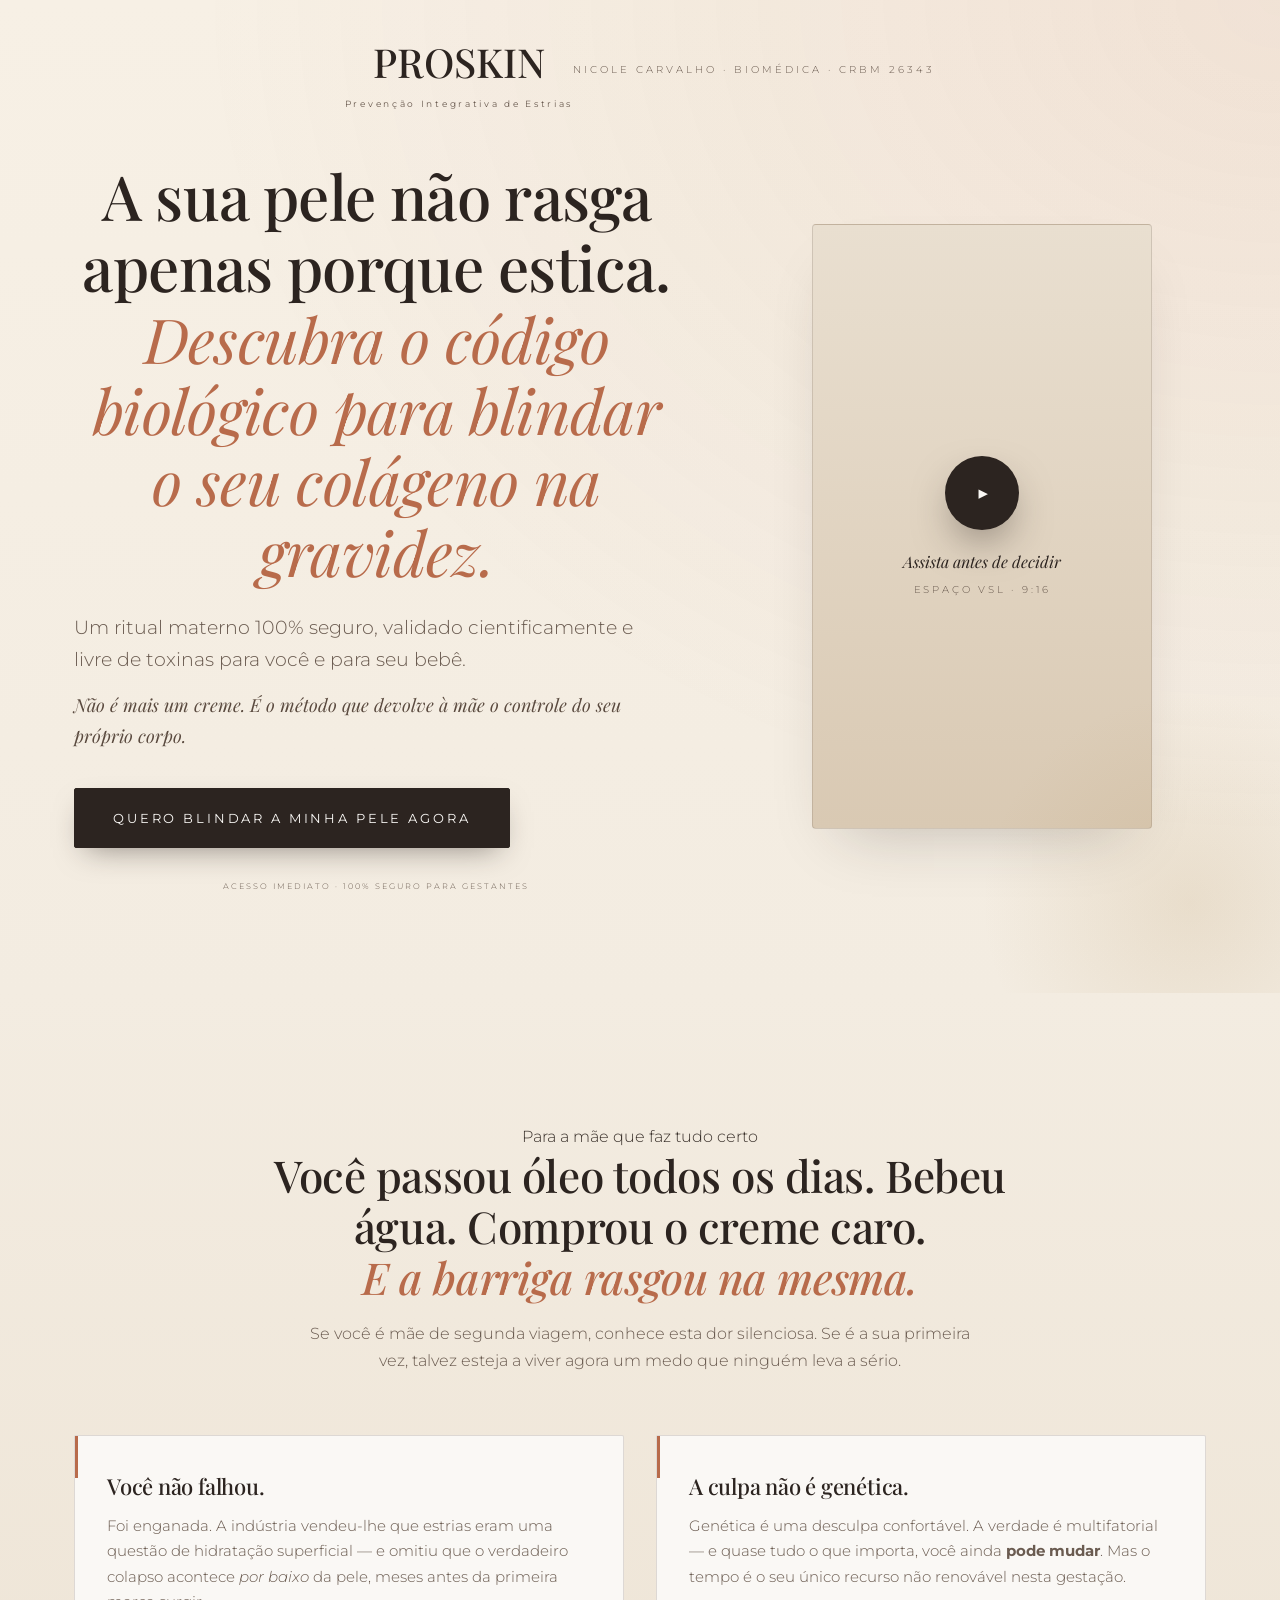
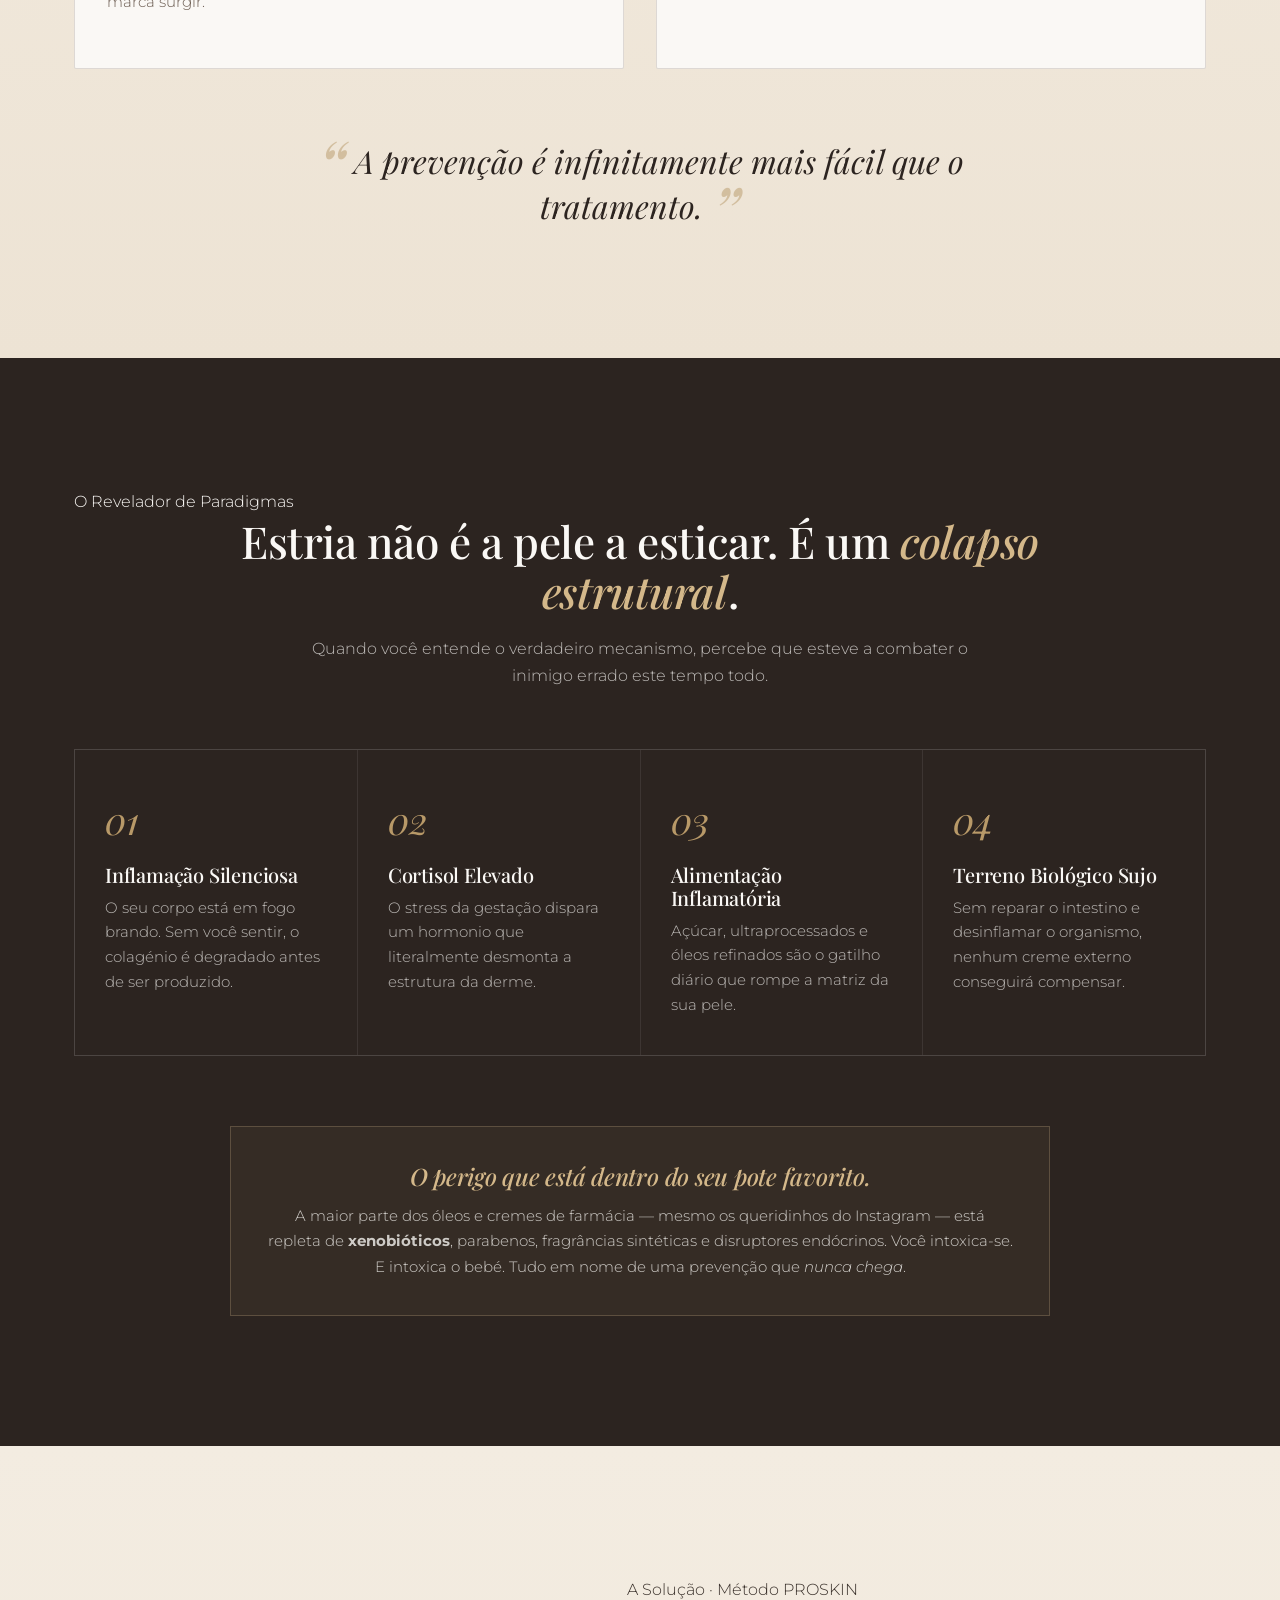
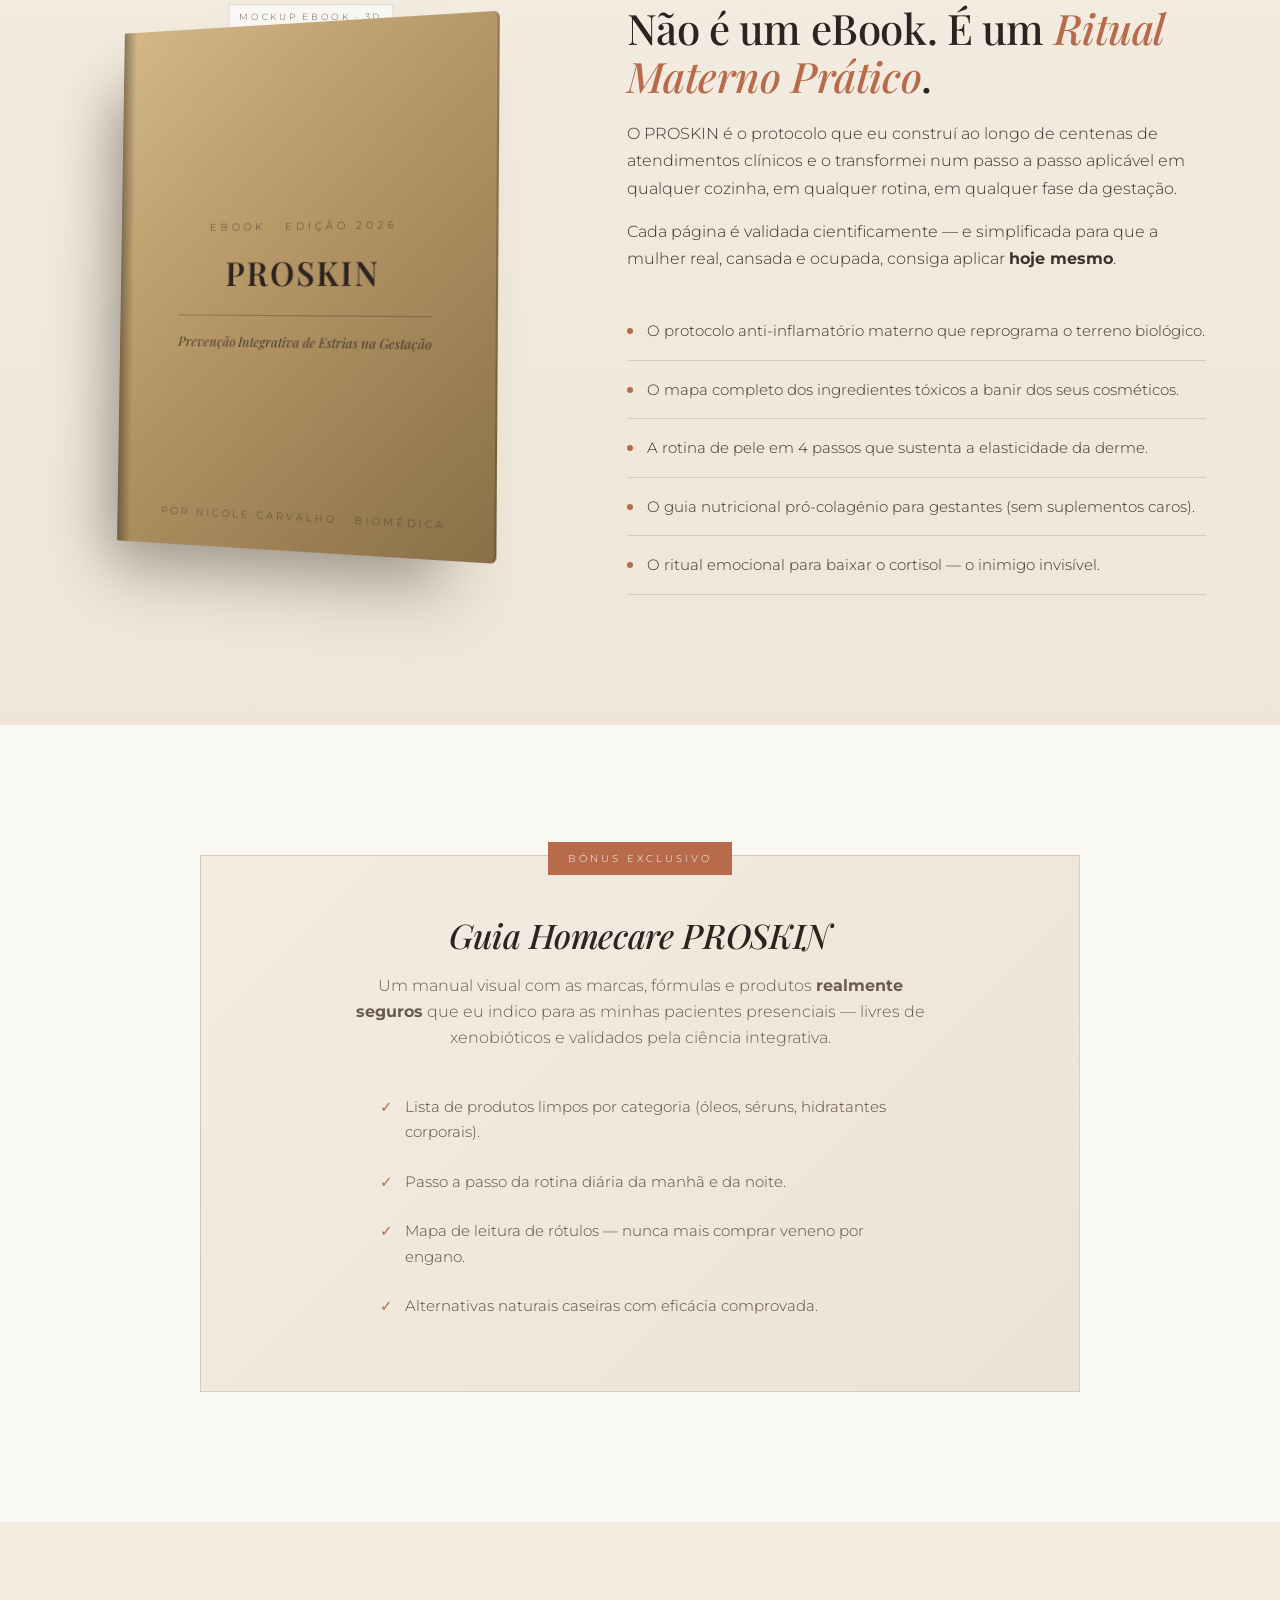
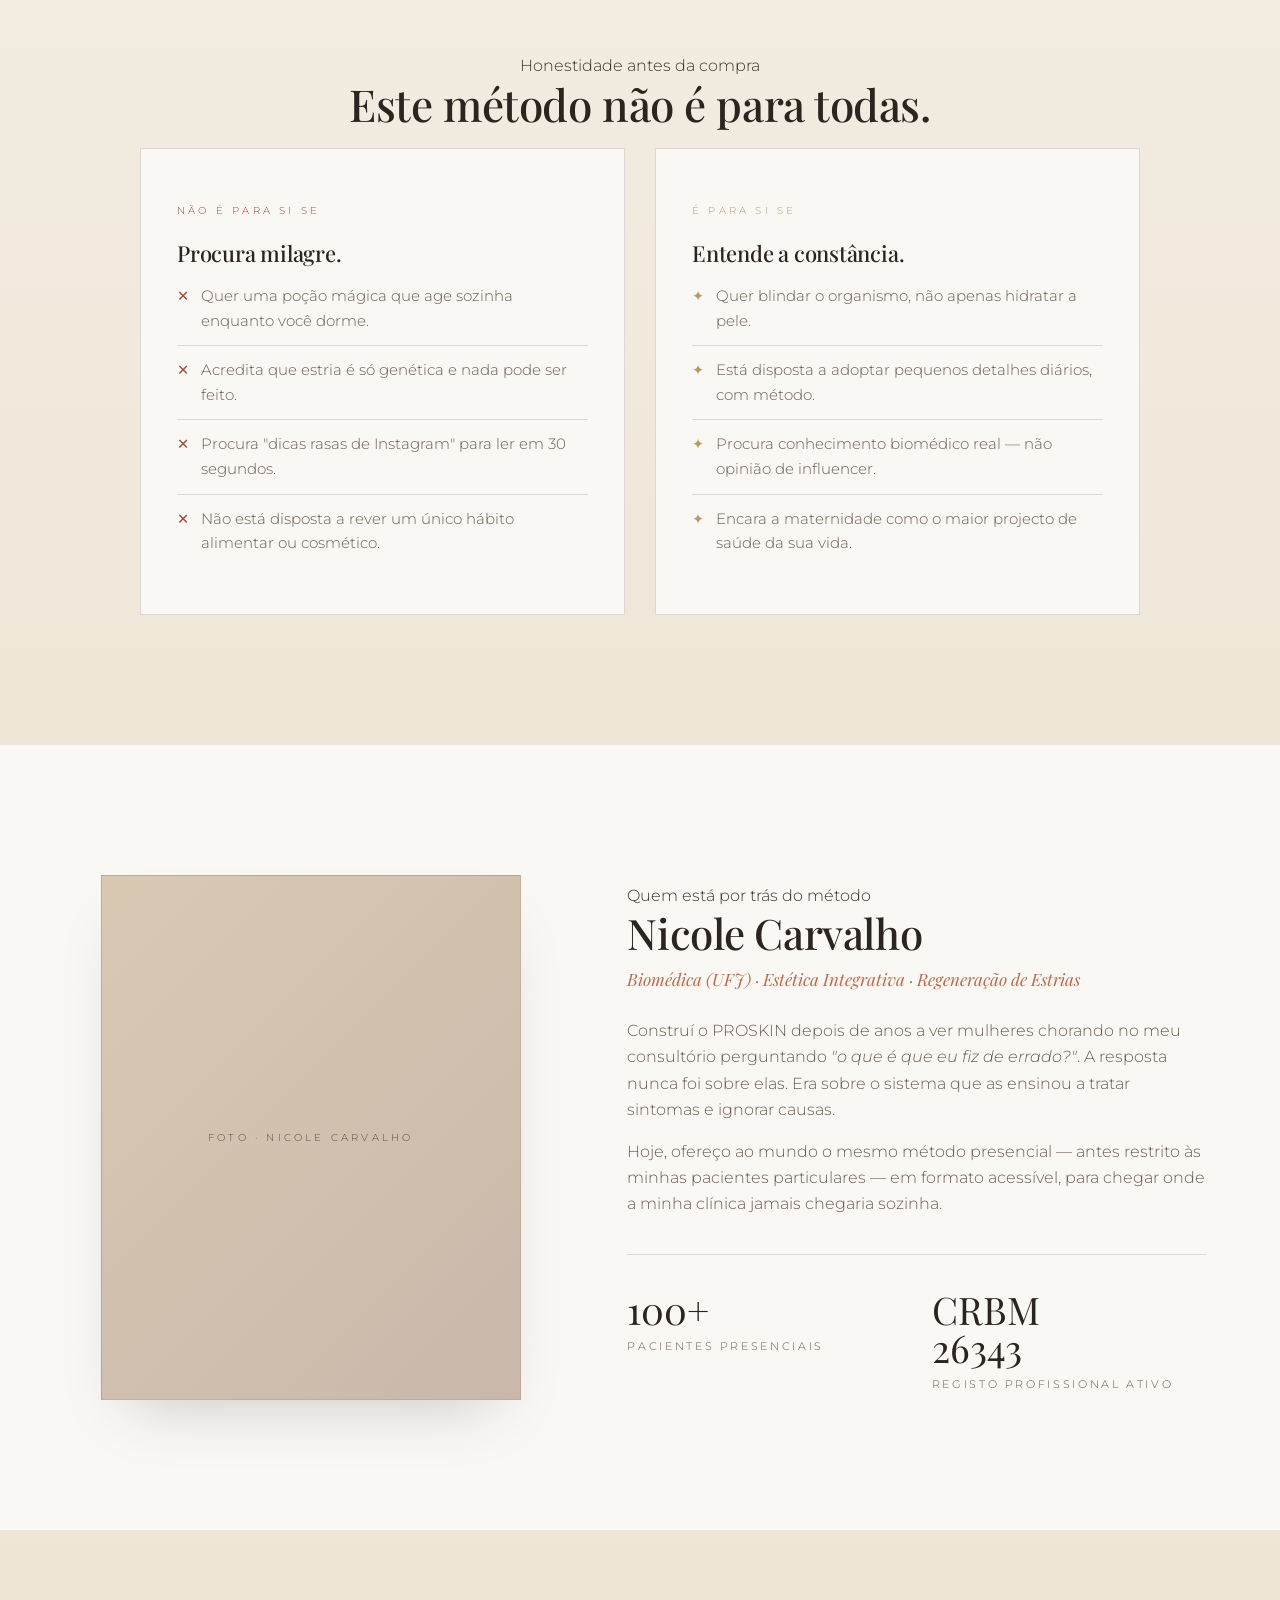
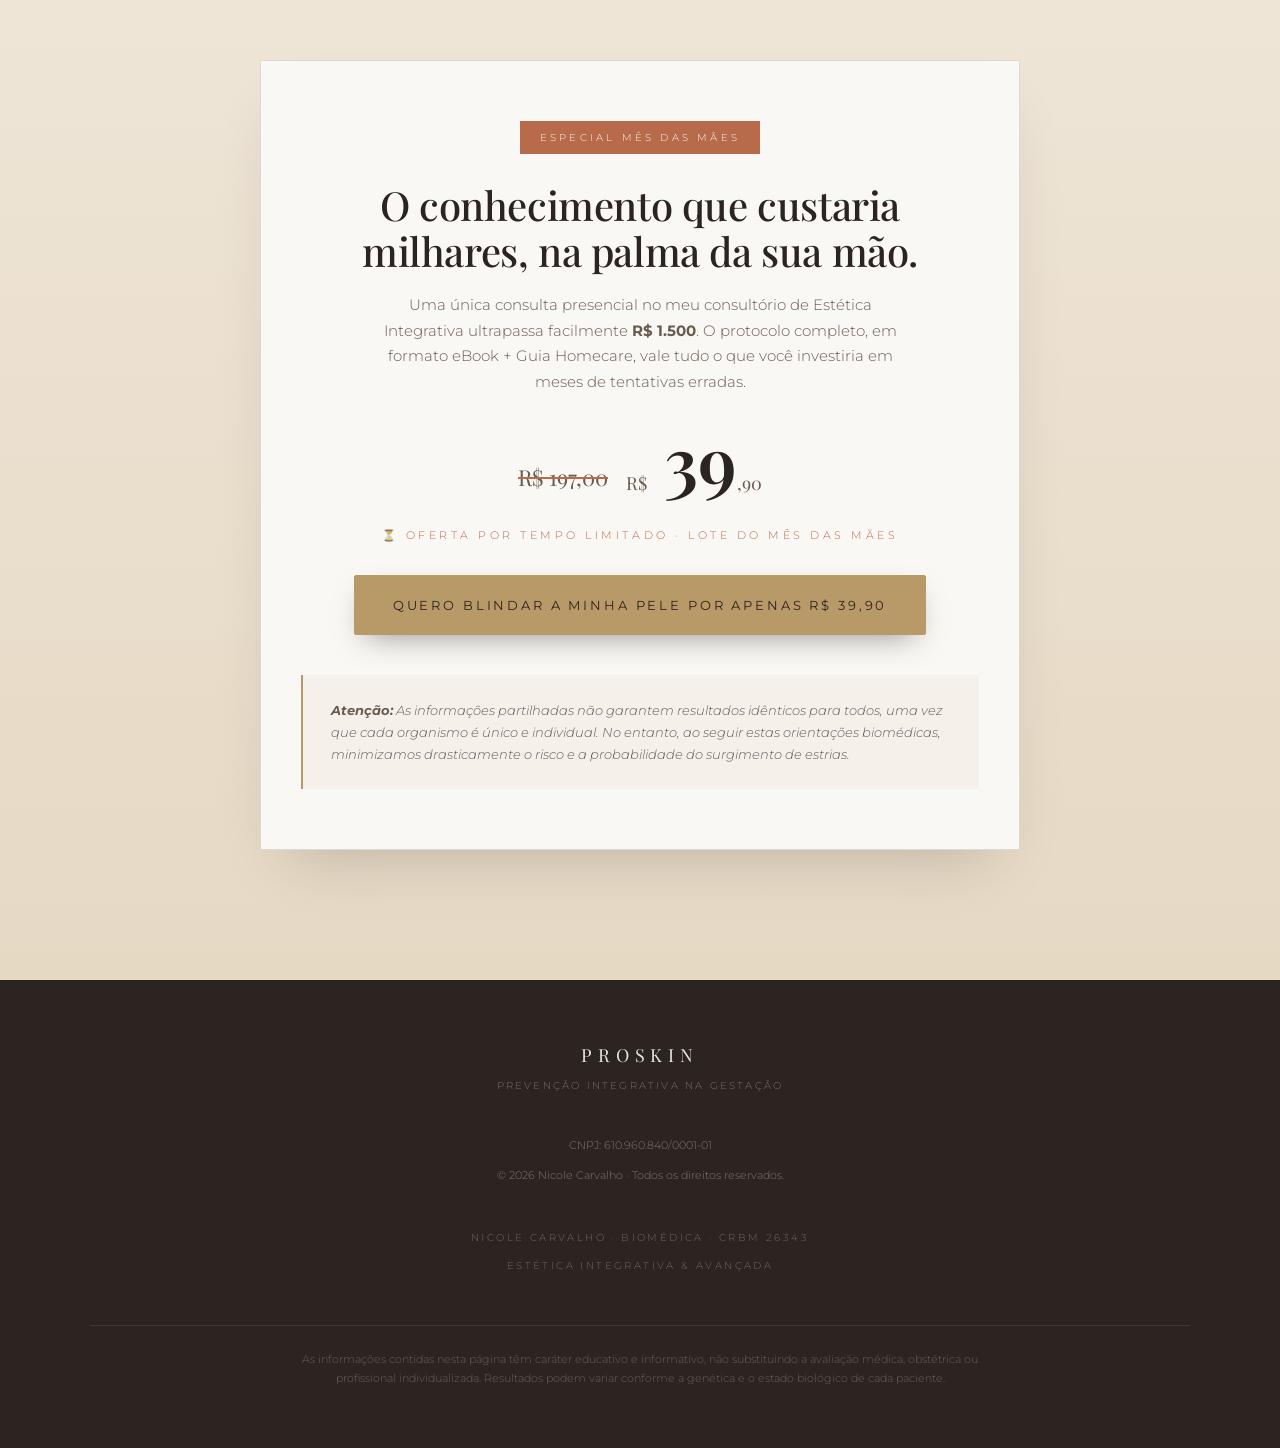
==== commit 0d6b76d7: "Atualização" ====
--- a/index.html
+++ b/index.html
@@ -27,6 +27,7 @@
   <link rel="preconnect" href="https://fonts.googleapis.com" />
   <link rel="preconnect" href="https://fonts.gstatic.com" crossorigin />
   <link href="https://fonts.googleapis.com/css2?family=Playfair+Display:ital,wght@0,400;0,500;0,600;0,700;1,400&family=Montserrat:wght@200;300;400;500;600&display=swap" rel="stylesheet" />
+  <link href="estilos/style.css" rel="stylesheet" />
 
   <!-- JSON-LD: Produto -->
   <script type="application/ld+json">
@@ -44,799 +45,6 @@
     }
   }
   </script>
-
-  <style>
-    /* =========================================================
-       PROSKIN — DESIGN SYSTEM (LUXO SILENCIOSO)
-       ========================================================= */
-    :root{
-      --sand:        #f3ece1;   /* bege areia (background) */
-      --offwhite:    #faf8f5;   /* off-white */
-      --terracotta:  #b86b4b;   /* terracota suave */
-      --terracotta-2:#9a5538;
-      --clay:        #c9b8aa;   /* marrom acinzentado claro */
-      --mocha:       #5a4a3f;   /* marrom acinzentado */
-      --espresso:    #2c2420;   /* marrom profundo (footer/dark) */
-      --gold:        #b89968;   /* dourado fosco */
-      --gold-soft:   #d4b88a;
-      --line:        rgba(90,74,63,0.18);
-      --text:        #3b322c;
-      --text-soft:   #6a5b50;
-
-      --font-serif:  'Playfair Display', Georgia, serif;
-      --font-sans:   'Montserrat', system-ui, sans-serif;
-
-      --container:   1180px;
-      --radius:      2px;
-      --shadow-soft: 0 30px 60px -30px rgba(44,36,32,0.25);
-    }
-
-    /* ================ RESET ================ */
-    *,*::before,*::after{ box-sizing:border-box; }
-    html{ scroll-behavior:smooth; -webkit-text-size-adjust:100%; }
-    body{
-      margin:0;
-      font-family:var(--font-sans);
-      font-weight:300;
-      color:var(--text);
-      background:var(--sand);
-      line-height:1.7;
-      font-size:16px;
-      -webkit-font-smoothing:antialiased;
-      text-rendering:optimizeLegibility;
-    }
-    img{ max-width:100%; display:block; }
-    a{ color:inherit; text-decoration:none; }
-    h1,h2,h3,h4{
-      font-family:var(--font-serif);
-      font-weight:500;
-      color:var(--espresso);
-      letter-spacing:-0.01em;
-      line-height:1.15;
-      margin:0 0 .5em;
-    }
-    p{ margin:0 0 1em; }
-
-    .container{
-      max-width:var(--container);
-      margin:0 auto;
-      padding:0 24px;
-    }
-
-    .eyebrow{
-      font-family:var(--font-sans);
-      font-size:11px;
-      letter-spacing:0.32em;
-      text-transform:uppercase;
-      color:var(--gold);
-      font-weight:500;
-      margin-bottom:18px;
-      display:inline-block;
-    }
-
-    .divider{
-      width:60px; height:1px;
-      background:var(--gold);
-      margin:24px auto;
-      opacity:.6;
-    }
-
-    /* ================ CTA ================ */
-    .cta{
-      display:inline-flex;
-      align-items:center;
-      justify-content:center;
-      gap:12px;
-      padding:18px 38px;
-      background:var(--espresso);
-      color:var(--offwhite);
-      font-family:var(--font-sans);
-      font-weight:400;
-      font-size:13px;
-      letter-spacing:0.22em;
-      text-transform:uppercase;
-      border:1px solid var(--espresso);
-      border-radius:var(--radius);
-      cursor:pointer;
-      position:relative;
-      overflow:hidden;
-      transition:all .5s cubic-bezier(.2,.7,.2,1);
-      box-shadow:0 12px 30px -12px rgba(44,36,32,0.5);
-    }
-    .cta::before{
-      content:"";
-      position:absolute; inset:0;
-      background:var(--terracotta);
-      transform:translateY(101%);
-      transition:transform .5s cubic-bezier(.2,.7,.2,1);
-      z-index:0;
-    }
-    .cta span{ position:relative; z-index:1; }
-    .cta:hover{
-      border-color:var(--terracotta);
-      transform:translateY(-2px);
-      box-shadow:0 18px 40px -12px rgba(184,107,75,0.55);
-    }
-    .cta:hover::before{ transform:translateY(0); }
-    .cta--gold{
-      background:var(--gold);
-      border-color:var(--gold);
-      color:var(--espresso);
-    }
-    .cta--gold::before{ background:var(--espresso); }
-    .cta--gold:hover{ color:var(--offwhite); border-color:var(--espresso); }
-
-    /* ================ HEADER ================ */
-    .site-header{
-      position:absolute;
-      top:0; left:0; right:0;
-      z-index:10;
-      padding:28px 0;
-    }
-    .site-header .container{
-      display:flex; justify-content:space-between; align-items:center;
-    }
-    .brand{
-      font-family:var(--font-serif);
-      font-size:20px;
-      letter-spacing:0.42em;
-      color:var(--espresso);
-      font-weight:500;
-    }
-    .brand small{
-      display:block;
-      font-family:var(--font-sans);
-      font-size:9px;
-      letter-spacing:0.3em;
-      color:var(--text-soft);
-      font-weight:400;
-      margin-top:4px;
-    }
-    .header-meta{
-      font-family:var(--font-sans);
-      font-size:10px;
-      letter-spacing:0.3em;
-      text-transform:uppercase;
-      color:var(--text-soft);
-      display:none;
-    }
-
-    /* ================ HERO ================ */
-    .hero{
-      position:relative;
-      min-height:100vh;
-      padding:140px 0 80px;
-      background:
-        radial-gradient(ellipse at top right, rgba(184,107,75,0.10), transparent 60%),
-        linear-gradient(180deg, #f7f0e5 0%, var(--sand) 100%);
-      overflow:hidden;
-    }
-    .hero::after{
-      content:"";
-      position:absolute;
-      right:-120px; bottom:-120px;
-      width:420px; height:420px;
-      border-radius:50%;
-      background:radial-gradient(circle, rgba(184,153,104,0.18), transparent 70%);
-      pointer-events:none;
-    }
-    .hero-grid{
-      display:grid;
-      grid-template-columns:1fr;
-      gap:60px;
-      align-items:center;
-    }
-    .hero h1{
-      font-size:clamp(34px, 6vw, 62px);
-      font-weight:500;
-      margin-bottom:24px;
-    }
-    .hero h1 em{
-      font-style:italic;
-      color:var(--terracotta);
-      font-weight:400;
-    }
-    .hero .lead{
-      font-size:clamp(16px, 2vw, 19px);
-      color:var(--text-soft);
-      max-width:560px;
-      margin-bottom:14px;
-      font-weight:300;
-    }
-    .hero .promise{
-      font-family:var(--font-serif);
-      font-style:italic;
-      font-size:clamp(15px, 1.8vw, 18px);
-      color:var(--mocha);
-      max-width:560px;
-      margin-bottom:36px;
-    }
-    .hero-trust{
-      margin-top:32px;
-      font-size:11px;
-      letter-spacing:0.25em;
-      text-transform:uppercase;
-      color:var(--text-soft);
-    }
-
-    /* PLACEHOLDER: VSL */
-    .vsl-frame{
-      position:relative;
-      aspect-ratio:9/16;
-      max-width:340px;
-      margin:0 auto;
-      background:linear-gradient(180deg, #e9dfd0 0%, #d9c9b3 100%);
-      border:1px solid var(--line);
-      box-shadow:var(--shadow-soft);
-      border-radius:4px;
-      overflow:hidden;
-      display:flex; align-items:center; justify-content:center;
-      flex-direction:column;
-      color:var(--mocha);
-      text-align:center;
-      padding:24px;
-    }
-    .vsl-frame .play{
-      width:74px; height:74px;
-      border-radius:50%;
-      background:var(--espresso);
-      color:var(--offwhite);
-      display:flex; align-items:center; justify-content:center;
-      font-size:22px;
-      margin-bottom:18px;
-      box-shadow:0 18px 40px -10px rgba(44,36,32,.5);
-      transition:transform .4s ease;
-    }
-    .vsl-frame:hover .play{ transform:scale(1.08); }
-    .vsl-frame small{
-      display:block;
-      font-size:10px; letter-spacing:0.28em; text-transform:uppercase;
-      color:var(--text-soft);
-      margin-top:6px;
-    }
-    .vsl-frame .label{
-      font-family:var(--font-serif);
-      font-style:italic;
-      font-size:16px;
-      color:var(--espresso);
-    }
-
-    /* ================ SECTION BASE ================ */
-    section{ padding:100px 0; position:relative; }
-    .section-title{
-      font-size:clamp(28px, 4.2vw, 44px);
-      text-align:center;
-      max-width:820px;
-      margin:0 auto 18px;
-    }
-    .section-sub{
-      text-align:center;
-      max-width:680px;
-      margin:0 auto 60px;
-      color:var(--text-soft);
-      font-size:16px;
-    }
-
-    /* ================ DOR / EMPATIA ================ */
-    .pain{
-      background:linear-gradient(180deg, var(--sand) 0%, #ede3d4 100%);
-    }
-    .pain-grid{
-      display:grid; gap:32px;
-      grid-template-columns:1fr;
-    }
-    .pain-card{
-      background:var(--offwhite);
-      padding:38px 32px;
-      border:1px solid var(--line);
-      border-radius:var(--radius);
-      position:relative;
-    }
-    .pain-card::before{
-      content:"";
-      position:absolute; top:0; left:0;
-      width:3px; height:42px;
-      background:var(--terracotta);
-    }
-    .pain-card h3{
-      font-size:22px;
-      color:var(--espresso);
-      margin-bottom:14px;
-    }
-    .pain-card p{ color:var(--text-soft); font-size:15px; }
-
-    .anchor-quote{
-      max-width:780px; margin:70px auto 0;
-      text-align:center;
-      font-family:var(--font-serif);
-      font-style:italic;
-      font-size:clamp(22px, 3.2vw, 32px);
-      color:var(--espresso);
-      line-height:1.4;
-      position:relative;
-      padding:0 20px;
-    }
-    .anchor-quote::before, .anchor-quote::after{
-      content:"“";
-      font-size:72px;
-      color:var(--gold);
-      line-height:0;
-      vertical-align:-20px;
-      opacity:.5;
-    }
-    .anchor-quote::after{ content:"”"; }
-
-    /* ================ INIMIGO OCULTO ================ */
-    .enemy{
-      background:var(--espresso);
-      color:var(--offwhite);
-    }
-    .enemy h2, .enemy h3{ color:var(--offwhite); }
-    .enemy .eyebrow{ color:var(--gold-soft); }
-    .enemy .section-sub{ color:rgba(250,248,245,0.7); }
-
-    .enemy-grid{
-      display:grid;
-      gap:1px;
-      background:rgba(250,248,245,0.08);
-      grid-template-columns:1fr;
-      border:1px solid rgba(250,248,245,0.08);
-    }
-    .enemy-item{
-      background:var(--espresso);
-      padding:38px 30px;
-    }
-    .enemy-item .num{
-      font-family:var(--font-serif);
-      font-style:italic;
-      font-size:38px;
-      color:var(--gold);
-      display:block;
-      margin-bottom:10px;
-    }
-    .enemy-item h3{
-      font-size:20px;
-      margin-bottom:10px;
-    }
-    .enemy-item p{
-      color:rgba(250,248,245,0.7);
-      font-size:14.5px;
-      margin:0;
-    }
-    .warning{
-      max-width:820px;
-      margin:70px auto 0;
-      text-align:center;
-      padding:36px;
-      border:1px solid rgba(212,184,138,0.25);
-      background:rgba(212,184,138,0.05);
-    }
-    .warning h3{
-      font-style:italic;
-      font-size:24px;
-      color:var(--gold-soft);
-    }
-    .warning p{
-      color:rgba(250,248,245,0.78);
-      font-size:15px;
-      margin:0;
-    }
-
-    /* ================ SOLUÇÃO / EBOOK ================ */
-    .solution{
-      background:linear-gradient(180deg, var(--sand) 0%, #efe6d8 100%);
-      overflow:hidden;
-    }
-    .solution-grid{
-      display:grid;
-      grid-template-columns:1fr;
-      gap:60px;
-      align-items:center;
-    }
-    /* PLACEHOLDER: MOCKUP 3D EBOOK */
-    .ebook-mockup{
-      position:relative;
-      aspect-ratio:3/4;
-      max-width:380px;
-      margin:0 auto;
-      perspective:1400px;
-    }
-    .ebook-mockup .cover{
-      position:absolute; inset:0;
-      background:
-        linear-gradient(135deg, #d4b88a 0%, #b89968 40%, #8a6f47 100%);
-      transform:rotateY(-18deg) rotateX(2deg);
-      transform-origin:left center;
-      box-shadow:
-        -30px 40px 60px -20px rgba(44,36,32,0.45),
-        inset -2px 0 0 rgba(0,0,0,.2);
-      border-radius:2px 6px 6px 2px;
-      display:flex; flex-direction:column; align-items:center; justify-content:center;
-      padding:40px 28px;
-      text-align:center;
-      color:var(--espresso);
-      transition:transform .8s cubic-bezier(.2,.7,.2,1);
-    }
-    .ebook-mockup:hover .cover{ transform:rotateY(-8deg) rotateX(1deg); }
-    .ebook-mockup .cover::before{
-      content:"";
-      position:absolute; left:0; top:0; bottom:0;
-      width:14px;
-      background:linear-gradient(90deg, rgba(0,0,0,.35), transparent);
-    }
-    .ebook-mockup .cover small{
-      font-size:10px; letter-spacing:0.4em; text-transform:uppercase;
-      color:rgba(44,36,32,.7);
-      margin-bottom:18px;
-    }
-    .ebook-mockup .cover h4{
-      font-family:var(--font-serif);
-      font-size:32px;
-      font-weight:600;
-      letter-spacing:0.06em;
-      margin:0 0 14px;
-      color:var(--espresso);
-    }
-    .ebook-mockup .cover .tagline{
-      font-family:var(--font-serif);
-      font-style:italic;
-      font-size:13px;
-      color:rgba(44,36,32,.8);
-      border-top:1px solid rgba(44,36,32,.3);
-      padding-top:14px;
-      margin-top:8px;
-    }
-    .ebook-mockup .author{
-      position:absolute; bottom:24px; left:0; right:0;
-      font-family:var(--font-sans);
-      font-size:10px; letter-spacing:0.3em; text-transform:uppercase;
-      color:rgba(44,36,32,.6);
-      text-align:center;
-    }
-    .placeholder-tag{
-      position:absolute; top:-28px; left:50%;
-      transform:translateX(-50%);
-      font-size:9px; letter-spacing:0.3em; text-transform:uppercase;
-      color:var(--text-soft);
-      background:var(--offwhite);
-      padding:4px 10px;
-      border:1px solid var(--line);
-    }
-
-    .solution-text h2{
-      font-size:clamp(28px, 4vw, 42px);
-      margin-bottom:20px;
-    }
-    .solution-text h2 em{ font-style:italic; color:var(--terracotta); }
-    .features{
-      list-style:none; padding:0; margin:30px 0 0;
-    }
-    .features li{
-      display:flex; gap:14px;
-      padding:16px 0;
-      border-bottom:1px solid var(--line);
-      font-size:15px;
-      color:var(--text);
-    }
-    .features li::before{
-      content:"";
-      flex-shrink:0;
-      width:6px; height:6px;
-      background:var(--terracotta);
-      border-radius:50%;
-      margin-top:10px;
-    }
-
-    /* ================ BÓNUS ================ */
-    .bonus{
-      background:var(--offwhite);
-    }
-    .bonus-card{
-      max-width:880px;
-      margin:0 auto;
-      border:1px solid var(--line);
-      padding:60px 50px;
-      background:linear-gradient(135deg, var(--sand) 0%, #ede3d4 100%);
-      text-align:center;
-      position:relative;
-    }
-    .bonus-card .badge{
-      position:absolute; top:-14px; left:50%;
-      transform:translateX(-50%);
-      background:var(--terracotta);
-      color:var(--offwhite);
-      font-size:10px; letter-spacing:0.3em; text-transform:uppercase;
-      padding:8px 20px;
-    }
-    .bonus-card h3{
-      font-size:clamp(24px, 3vw, 34px);
-      font-style:italic;
-      margin-bottom:18px;
-    }
-    .bonus-card p{
-      max-width:580px; margin:0 auto 18px;
-      color:var(--text-soft);
-      font-size:15.5px;
-    }
-    .bonus-list{
-      list-style:none; padding:0;
-      max-width:520px; margin:30px auto 0;
-      text-align:left;
-    }
-    .bonus-list li{
-      display:flex; gap:12px;
-      padding:12px 0;
-      font-size:15px;
-      color:var(--mocha);
-    }
-    .bonus-list li::before{
-      content:"✓";
-      color:var(--terracotta);
-      font-weight:600;
-    }
-
-    /* ================ PARA QUEM É ================ */
-    .audience{
-      background:linear-gradient(180deg, var(--sand) 0%, #efe6d8 100%);
-    }
-    .audience-grid{
-      display:grid; gap:30px;
-      grid-template-columns:1fr;
-      max-width:1000px; margin:0 auto;
-    }
-    .audience-card{
-      padding:46px 36px;
-      background:var(--offwhite);
-      border:1px solid var(--line);
-    }
-    .audience-card h3{
-      font-size:22px;
-      margin-bottom:6px;
-    }
-    .audience-card .tag{
-      font-size:10px; letter-spacing:0.32em; text-transform:uppercase;
-      margin-bottom:22px;
-      display:inline-block;
-    }
-    .audience-card.no .tag{ color:#a14a3a; }
-    .audience-card.yes .tag{ color:var(--gold); }
-    .audience-card ul{
-      list-style:none; padding:0; margin:0;
-    }
-    .audience-card li{
-      padding:12px 0;
-      border-bottom:1px solid var(--line);
-      font-size:14.5px;
-      color:var(--text-soft);
-      display:flex; gap:12px;
-    }
-    .audience-card li:last-child{ border-bottom:none; }
-    .audience-card.no li::before{ content:"✕"; color:#a14a3a; font-weight:500; }
-    .audience-card.yes li::before{ content:"✦"; color:var(--gold); }
-
-    /* ================ AUTORIDADE ================ */
-    .authority{
-      background:var(--offwhite);
-    }
-    .authority-grid{
-      display:grid;
-      grid-template-columns:1fr;
-      gap:60px;
-      align-items:center;
-    }
-    /* PLACEHOLDER: FOTO NICOLE */
-    .nicole-photo{
-      position:relative;
-      aspect-ratio:4/5;
-      max-width:420px;
-      margin:0 auto;
-      background:
-        linear-gradient(135deg, #d9c9b3 0%, #c9b8aa 100%);
-      border:1px solid var(--line);
-      display:flex; align-items:center; justify-content:center;
-      color:var(--mocha);
-      box-shadow:var(--shadow-soft);
-    }
-    .nicole-photo small{
-      font-size:10px; letter-spacing:0.32em; text-transform:uppercase;
-    }
-    .authority-text h2{
-      font-size:clamp(28px, 4vw, 42px);
-      margin-bottom:8px;
-    }
-    .authority-text .credentials{
-      font-family:var(--font-serif);
-      font-style:italic;
-      color:var(--terracotta);
-      font-size:17px;
-      margin-bottom:24px;
-    }
-    .authority-text p{
-      color:var(--text-soft);
-      font-size:15.5px;
-    }
-    .stats{
-      display:grid;
-      grid-template-columns:repeat(2,1fr);
-      gap:30px;
-      margin-top:36px;
-      padding-top:36px;
-      border-top:1px solid var(--line);
-    }
-    .stat .num{
-      font-family:var(--font-serif);
-      font-size:38px;
-      color:var(--espresso);
-      display:block;
-      line-height:1;
-    }
-    .stat .lbl{
-      font-size:11px; letter-spacing:0.24em; text-transform:uppercase;
-      color:var(--text-soft);
-      margin-top:8px;
-      display:block;
-    }
-
-    /* ================ OFERTA ================ */
-    .offer{
-      background:linear-gradient(180deg, #efe6d8 0%, #e6d9c4 100%);
-      position:relative;
-    }
-    .offer-card{
-      max-width:760px;
-      margin:0 auto;
-      background:var(--offwhite);
-      padding:60px 40px;
-      border:1px solid var(--line);
-      text-align:center;
-      box-shadow:var(--shadow-soft);
-      position:relative;
-    }
-    .offer-card .ribbon{
-      display:inline-block;
-      background:var(--terracotta);
-      color:var(--offwhite);
-      font-size:10px; letter-spacing:0.32em; text-transform:uppercase;
-      padding:8px 20px;
-      margin-bottom:28px;
-    }
-    .offer-card h2{
-      font-size:clamp(28px, 4vw, 40px);
-      margin-bottom:18px;
-    }
-    .offer-card .value-anchor{
-      color:var(--text-soft);
-      font-size:15px;
-      max-width:520px; margin:0 auto 28px;
-    }
-    .price-row{
-      display:flex; align-items:flex-end; justify-content:center;
-      gap:18px;
-      margin:30px 0;
-      flex-wrap:wrap;
-    }
-    .price-old{
-      font-family:var(--font-serif);
-      font-size:22px;
-      color:var(--text-soft);
-      text-decoration:line-through;
-      text-decoration-color:var(--terracotta);
-    }
-    .price-new{
-      font-family:var(--font-serif);
-      font-size:clamp(48px, 8vw, 72px);
-      color:var(--espresso);
-      line-height:1;
-      font-weight:600;
-    }
-    .price-new small{
-      font-size:18px; color:var(--text-soft); font-weight:400;
-    }
-    .urgency{
-      font-size:11px; letter-spacing:0.32em; text-transform:uppercase;
-      color:var(--terracotta);
-      margin-bottom:30px;
-    }
-    .legal{
-      max-width:680px;
-      margin:40px auto 0;
-      padding:24px 28px;
-      background:rgba(184,153,104,0.08);
-      border-left:2px solid var(--gold);
-      text-align:left;
-      font-size:13px;
-      color:var(--text-soft);
-      font-style:italic;
-      line-height:1.7;
-    }
-
-    /* ================ FOOTER ================ */
-    footer{
-      padding:60px 24px;
-      background:var(--espresso);
-    }
-    footer .footer-inner{
-      max-width:1100px; margin:0 auto;
-    }
-    .footer-top{
-      display:flex;
-      flex-direction:column;
-      align-items:center;
-      justify-content:space-between;
-      gap:32px;
-      text-align:center;
-    }
-    .footer-brand p:first-child{
-      font-family:var(--font-serif);
-      font-size:18px;
-      letter-spacing:0.32em;
-      color:rgba(250,248,245,0.9);
-      margin:0;
-    }
-    .footer-brand p:last-child{
-      font-family:var(--font-sans);
-      font-size:10px;
-      letter-spacing:0.22em;
-      text-transform:uppercase;
-      color:rgba(201,184,170,0.5);
-      margin-top:6px;
-    }
-    .footer-legal,
-    .footer-pro{
-      font-family:var(--font-sans);
-      font-size:11px;
-      color:rgba(201,184,170,0.55);
-      line-height:1.8;
-    }
-    .footer-pro{
-      letter-spacing:0.24em;
-      text-transform:uppercase;
-      font-size:10px;
-      color:rgba(201,184,170,0.45);
-    }
-    .footer-bottom{
-      margin-top:40px;
-      padding-top:24px;
-      border-top:1px solid rgba(201,184,170,0.12);
-      text-align:center;
-    }
-    .footer-bottom p{
-      font-family:var(--font-sans);
-      font-weight:300;
-      color:rgba(201,184,170,0.4);
-      font-size:11px;
-      max-width:680px;
-      margin:0 auto;
-      line-height:1.7;
-    }
-
-    /* ================ REVEAL ANIMATION ================ */
-    .reveal{
-      opacity:0;
-      transform:translateY(28px);
-      transition:opacity .9s ease, transform .9s cubic-bezier(.2,.7,.2,1);
-    }
-    .reveal.in{ opacity:1; transform:none; }
-
-    /* ================ RESPONSIVE ================ */
-    @media (min-width: 640px){
-      .pain-grid{ grid-template-columns:1fr 1fr; }
-      .enemy-grid{ grid-template-columns:1fr 1fr; }
-      .audience-grid{ grid-template-columns:1fr 1fr; }
-    }
-    @media (min-width: 900px){
-      .header-meta{ display:block; }
-      .hero{ padding:160px 0 100px; }
-      .hero-grid{ grid-template-columns:1.15fr .85fr; gap:80px; }
-      .enemy-grid{ grid-template-columns:repeat(2,1fr); }
-      .solution-grid{ grid-template-columns:.9fr 1.1fr; gap:80px; }
-      .authority-grid{ grid-template-columns:.9fr 1.1fr; gap:80px; }
-      section{ padding:130px 0; }
-    }
-    @media (min-width: 1100px){
-      .enemy-grid{ grid-template-columns:repeat(4,1fr); }
-    }
-  </style>
 </head>
 <body>
 
@@ -845,7 +53,7 @@
     <div class="container">
       <a href="#" class="brand" aria-label="PROSKIN — início">
         PROSKIN
-        <small>Prevenção Integrativa</small>
+        <small>Prevenção Integrativa de Estrias</small>
       </a>
       <div class="header-meta">Nicole Carvalho · Biomédica · CRBM 26343</div>
     </div>
@@ -858,23 +66,19 @@
       <div class="container">
         <div class="hero-grid">
           <div class="reveal">
-            <span class="eyebrow">PROSKIN — Prevenção Integrativa de Estrias na Gestação</span>
             <h1 id="hero-title">
-              A sua pele não <em>rasga</em> por acaso.<br/>
-              Ela colapsa em silêncio &mdash; <em>e ninguém te avisou.</em>
+              A sua pele não rasga apenas porque estica. <em>Descubra o código biológico para blindar o seu colágeno na gravidez.</em>
             </h1>
             <p class="lead">
-              Existe um ritual biomédico, prático e livre de toxinas, que blinda a sua pele
-              durante a gestação <strong>de dentro para fora</strong> &mdash; antes que a primeira
-              fissura apareça.
+              Um ritual materno 100% seguro, validado cientificamente e livre de toxinas para você e para seu bebê.
             </p>
             <p class="promise">
-              Não é mais um creme. É o método que devolve à mãe o controlo do seu próprio corpo.
+              Não é mais um creme. É o método que devolve à mãe o controle do seu próprio corpo.
             </p>
             <a href="#oferta" class="cta" data-cta="hero">
               <span>Quero blindar a minha pele agora</span>
             </a>
-            <div class="hero-trust">Método criado pela Biomédica Nicole Carvalho · CRBM 26343</div>
+            <div class="hero-trust">Acesso imediato · 100% seguro para gestantes</div>
           </div>
 
           <!-- PLACEHOLDER: VIDEO DE VENDAS (VSL) -->
--- a/estilos/style.css
+++ b/estilos/style.css
@@ -0,0 +1,784 @@
+@charset "UTF-8";
+
+/* =========================================================
+       PROSKIN — DESIGN SYSTEM (LUXO SILENCIOSO)
+       ========================================================= */
+    :root{
+      --sand:        #f3ece1;   /* bege areia (background) */
+      --offwhite:    #faf8f5;   /* off-white */
+      --terracotta:  #b86b4b;   /* terracota suave */
+      --terracotta-2:#9a5538;
+      --clay:        #c9b8aa;   /* marrom acinzentado claro */
+      --mocha:       #5a4a3f;   /* marrom acinzentado */
+      --espresso:    #2c2420;   /* marrom profundo (footer/dark) */
+      --gold:        #b89968;   /* dourado fosco */
+      --gold-soft:   #d4b88a;
+      --line:        rgba(90,74,63,0.18);
+      --text:        #3b322c;
+      --text-soft:   #6a5b50;
+
+      --font-serif:  'Playfair Display', Georgia, serif;
+      --font-sans:   'Montserrat', system-ui, sans-serif;
+
+      --container:   1180px;
+      --radius:      2px;
+      --shadow-soft: 0 30px 60px -30px rgba(44,36,32,0.25);
+    }
+
+    /* ================ RESET ================ */
+    *,*::before,*::after{ box-sizing:border-box; }
+    html{ scroll-behavior:smooth; -webkit-text-size-adjust:100%; }
+    body{
+      margin:0;
+      font-family:var(--font-sans);
+      font-weight:300;
+      color:var(--text);
+      background:var(--sand);
+      line-height:1.7;
+      font-size: 1em;
+      -webkit-font-smoothing:antialiased;
+      text-rendering:optimizeLegibility;
+    }
+    img{ max-width:100%; display:block; }
+    a{ color:inherit; text-decoration:none; }
+    h1,h2,h3,h4{
+      font-family:var(--font-serif);
+      font-weight:500;
+      color:var(--espresso);
+      letter-spacing:-0.01em;
+      line-height:1.15;
+      margin:0 0 .5em;
+    }
+    p{ margin:0 0 1em; }
+
+    .container{
+      max-width:var(--container);
+      margin:0 auto;
+      padding:0 24px;
+    }
+
+    .divider{
+      width:60px; height:1px;
+      background:var(--gold);
+      margin:24px auto;
+      opacity:.6;
+    }
+
+    /* ================ CTA ================ */
+    .cta{
+      text-align:center;
+      display:inline-flex;
+      align-items:center;
+      justify-content:center;
+      gap:12px;
+      padding:18px 38px;
+      background:var(--espresso);
+      color:var(--offwhite);
+      font-family:var(--font-sans);
+      font-weight:400;
+      font-size:13px;
+      letter-spacing:0.22em;
+      text-transform:uppercase;
+      border:1px solid var(--espresso);
+      border-radius:var(--radius);
+      cursor:pointer;
+      position:relative;
+      overflow:hidden;
+      transition:all .5s cubic-bezier(.2,.7,.2,1);
+      box-shadow:0 12px 30px -12px rgba(44,36,32,0.5);
+    }
+    .cta::before{
+      content:"";
+      position:absolute; inset:0;
+      background:var(--terracotta);
+      transform:translateY(101%);
+      transition:transform .5s cubic-bezier(.2,.7,.2,1);
+      z-index:0;
+    }
+    .cta span{ position:relative; z-index:1; }
+    .cta:hover{
+      border-color:var(--terracotta);
+      transform:translateY(-2px);
+      box-shadow:0 18px 40px -12px rgba(184,107,75,0.55);
+    }
+    .cta:hover::before{ transform:translateY(0); }
+    .cta--gold{
+      background:var(--gold);
+      border-color:var(--gold);
+      color:var(--espresso);
+    }
+    .cta--gold::before{ background:var(--espresso); }
+    .cta--gold:hover{ color:var(--offwhite); border-color:var(--espresso); }
+
+    /* ================ HEADER ================ */
+    .site-header{
+      position:absolute;
+      top:0; left:0; right:0;
+      z-index:10;
+      padding:28px 0;
+    }
+    .site-header .container{
+      display:flex; justify-content:center; align-items:center;
+    }
+    .brand{
+      text-align:center;
+      font-family:var(--font-serif);
+      font-size: 2.5em;
+      letter-spacing:0.0em;
+      color:var(--espresso);
+      font-weight:500;
+    }
+    .brand small{
+      display:block;
+      font-family:var(--font-sans);
+      font-size:9px;
+      letter-spacing:0.3em;
+      color:var(--text-soft);
+      font-weight:400;
+      text-align:center;
+    }
+    .header-meta{
+      font-family:var(--font-sans);
+      font-size:10px;
+      letter-spacing:0.3em;
+      text-transform:uppercase;
+      color:var(--text-soft);
+      display:none;
+    }
+
+    /* ================ HERO ================ */
+    .hero{
+      position:relative;
+      min-height:100vh;
+      padding:200px 0 80px;
+      background:
+        radial-gradient(ellipse at top right, rgba(184,107,75,0.10), transparent 60%),
+        linear-gradient(180deg, #f7f0e5 0%, var(--sand) 100%);
+      overflow:hidden;
+    }
+    .hero::after{
+      content:"";
+      position:absolute;
+      right:-120px; bottom:-120px;
+      width:420px; height:420px;
+      border-radius:50%;
+      background:radial-gradient(circle, rgba(184,153,104,0.18), transparent 70%);
+      pointer-events:none;
+    }
+    .hero-grid{
+      display:grid;
+      grid-template-columns:1fr;
+      gap:60px;
+      align-items:center;
+    }
+    .hero h1{
+        text-align:center;
+      font-size:clamp(34px, 6vw, 62px);
+      font-weight:500;
+      margin-bottom:24px;
+    }
+    .hero h1 em{
+      font-style:italic;
+      color:var(--terracotta);
+      font-weight:400;
+    }
+    .hero .lead{
+      font-size:clamp(16px, 2vw, 19px);
+      color:var(--text-soft);
+      max-width:560px;
+      margin-bottom:14px;
+      font-weight:300;
+    }
+    .hero .promise{
+      font-family:var(--font-serif);
+      font-style:italic;
+      font-size:clamp(15px, 1.8vw, 18px);
+      color:var(--mocha);
+      max-width:560px;
+      margin-bottom:36px;
+    }
+    .hero-trust{
+      text-align:center;
+      margin-top:32px;
+      font-size:0.5em;
+      letter-spacing:0.25em;
+      text-transform:uppercase;
+      color:var(--text-soft);
+    }
+
+    /* PLACEHOLDER: VSL */
+    .vsl-frame{
+      position:relative;
+      aspect-ratio:9/16;
+      max-width:340px;
+      margin:0 auto;
+      background:linear-gradient(180deg, #e9dfd0 0%, #d9c9b3 100%);
+      border:1px solid var(--line);
+      box-shadow:var(--shadow-soft);
+      border-radius:4px;
+      overflow:hidden;
+      display:flex; align-items:center; justify-content:center;
+      flex-direction:column;
+      color:var(--mocha);
+      text-align:center;
+      padding:24px;
+    }
+    .vsl-frame .play{
+      width:74px; height:74px;
+      border-radius:50%;
+      background:var(--espresso);
+      color:var(--offwhite);
+      display:flex; align-items:center; justify-content:center;
+      font-size:22px;
+      margin-bottom:18px;
+      box-shadow:0 18px 40px -10px rgba(44,36,32,.5);
+      transition:transform .4s ease;
+    }
+    .vsl-frame:hover .play{ transform:scale(1.08); }
+    .vsl-frame small{
+      display:block;
+      font-size:10px; letter-spacing:0.28em; text-transform:uppercase;
+      color:var(--text-soft);
+      margin-top:6px;
+    }
+    .vsl-frame .label{
+      font-family:var(--font-serif);
+      font-style:italic;
+      font-size:16px;
+      color:var(--espresso);
+    }
+
+    /* ================ SECTION BASE ================ */
+    section{ padding:100px 0; position:relative; }
+    .section-title{
+      font-size:clamp(28px, 4.2vw, 44px);
+      text-align:center;
+      max-width:820px;
+      margin:0 auto 18px;
+    }
+    .section-sub{
+      text-align:center;
+      max-width:680px;
+      margin:0 auto 60px;
+      color:var(--text-soft);
+      font-size:16px;
+    }
+
+    /* ================ DOR / EMPATIA ================ */
+    .pain{
+      background:linear-gradient(180deg, var(--sand) 0%, #ede3d4 100%);
+    }
+    .pain-grid{
+      display:grid; gap:32px;
+      grid-template-columns:1fr;
+    }
+    .pain-card{
+      background:var(--offwhite);
+      padding:38px 32px;
+      border:1px solid var(--line);
+      border-radius:var(--radius);
+      position:relative;
+    }
+    .pain-card::before{
+      content:"";
+      position:absolute; top:0; left:0;
+      width:3px; height:42px;
+      background:var(--terracotta);
+    }
+    .pain-card h3{
+      font-size:22px;
+      color:var(--espresso);
+      margin-bottom:14px;
+    }
+    .pain-card p{ color:var(--text-soft); font-size:15px; }
+
+    .anchor-quote{
+      max-width:780px; margin:70px auto 0;
+      text-align:center;
+      font-family:var(--font-serif);
+      font-style:italic;
+      font-size:clamp(22px, 3.2vw, 32px);
+      color:var(--espresso);
+      line-height:1.4;
+      position:relative;
+      padding:0 20px;
+    }
+    .anchor-quote::before, .anchor-quote::after{
+      content:"“";
+      font-size:72px;
+      color:var(--gold);
+      line-height:0;
+      vertical-align:-20px;
+      opacity:.5;
+    }
+    .anchor-quote::after{ content:"”"; }
+
+    /* ================ INIMIGO OCULTO ================ */
+    .enemy{
+      background:var(--espresso);
+      color:var(--offwhite);
+    }
+    .enemy h2, .enemy h3{ color:var(--offwhite); }
+    .enemy .section-sub{ color:rgba(250,248,245,0.7); }
+
+    .enemy-grid{
+      display:grid;
+      gap:1px;
+      background:rgba(250,248,245,0.08);
+      grid-template-columns:1fr;
+      border:1px solid rgba(250,248,245,0.08);
+    }
+    .enemy-item{
+      background:var(--espresso);
+      padding:38px 30px;
+    }
+    .enemy-item .num{
+      font-family:var(--font-serif);
+      font-style:italic;
+      font-size:38px;
+      color:var(--gold);
+      display:block;
+      margin-bottom:10px;
+    }
+    .enemy-item h3{
+      font-size:20px;
+      margin-bottom:10px;
+    }
+    .enemy-item p{
+      color:rgba(250,248,245,0.7);
+      font-size:14.5px;
+      margin:0;
+    }
+    .warning{
+      max-width:820px;
+      margin:70px auto 0;
+      text-align:center;
+      padding:36px;
+      border:1px solid rgba(212,184,138,0.25);
+      background:rgba(212,184,138,0.05);
+    }
+    .warning h3{
+      font-style:italic;
+      font-size:24px;
+      color:var(--gold-soft);
+    }
+    .warning p{
+      color:rgba(250,248,245,0.78);
+      font-size:15px;
+      margin:0;
+    }
+
+    /* ================ SOLUÇÃO / EBOOK ================ */
+    .solution{
+      background:linear-gradient(180deg, var(--sand) 0%, #efe6d8 100%);
+      overflow:hidden;
+    }
+    .solution-grid{
+      display:grid;
+      grid-template-columns:1fr;
+      gap:60px;
+      align-items:center;
+    }
+    /* PLACEHOLDER: MOCKUP 3D EBOOK */
+    .ebook-mockup{
+      position:relative;
+      aspect-ratio:3/4;
+      max-width:380px;
+      margin:0 auto;
+      perspective:1400px;
+    }
+    .ebook-mockup .cover{
+      position:absolute; inset:0;
+      background:
+        linear-gradient(135deg, #d4b88a 0%, #b89968 40%, #8a6f47 100%);
+      transform:rotateY(-18deg) rotateX(2deg);
+      transform-origin:left center;
+      box-shadow:
+        -30px 40px 60px -20px rgba(44,36,32,0.45),
+        inset -2px 0 0 rgba(0,0,0,.2);
+      border-radius:2px 6px 6px 2px;
+      display:flex; flex-direction:column; align-items:center; justify-content:center;
+      padding:40px 28px;
+      text-align:center;
+      color:var(--espresso);
+      transition:transform .8s cubic-bezier(.2,.7,.2,1);
+    }
+    .ebook-mockup:hover .cover{ transform:rotateY(-8deg) rotateX(1deg); }
+    .ebook-mockup .cover::before{
+      content:"";
+      position:absolute; left:0; top:0; bottom:0;
+      width:14px;
+      background:linear-gradient(90deg, rgba(0,0,0,.35), transparent);
+    }
+    .ebook-mockup .cover small{
+      font-size:10px; letter-spacing:0.4em; text-transform:uppercase;
+      color:rgba(44,36,32,.7);
+      margin-bottom:18px;
+    }
+    .ebook-mockup .cover h4{
+      font-family:var(--font-serif);
+      font-size:32px;
+      font-weight:600;
+      letter-spacing:0.06em;
+      margin:0 0 14px;
+      color:var(--espresso);
+    }
+    .ebook-mockup .cover .tagline{
+      font-family:var(--font-serif);
+      font-style:italic;
+      font-size:13px;
+      color:rgba(44,36,32,.8);
+      border-top:1px solid rgba(44,36,32,.3);
+      padding-top:14px;
+      margin-top:8px;
+    }
+    .ebook-mockup .author{
+      position:absolute; bottom:24px; left:0; right:0;
+      font-family:var(--font-sans);
+      font-size:10px; letter-spacing:0.3em; text-transform:uppercase;
+      color:rgba(44,36,32,.6);
+      text-align:center;
+    }
+    .placeholder-tag{
+      position:absolute; top:-28px; left:50%;
+      transform:translateX(-50%);
+      font-size:9px; letter-spacing:0.3em; text-transform:uppercase;
+      color:var(--text-soft);
+      background:var(--offwhite);
+      padding:4px 10px;
+      border:1px solid var(--line);
+    }
+
+    .solution-text h2{
+      font-size:clamp(28px, 4vw, 42px);
+      margin-bottom:20px;
+    }
+    .solution-text h2 em{ font-style:italic; color:var(--terracotta); }
+    .features{
+      list-style:none; padding:0; margin:30px 0 0;
+    }
+    .features li{
+      display:flex; gap:14px;
+      padding:16px 0;
+      border-bottom:1px solid var(--line);
+      font-size:15px;
+      color:var(--text);
+    }
+    .features li::before{
+      content:"";
+      flex-shrink:0;
+      width:6px; height:6px;
+      background:var(--terracotta);
+      border-radius:50%;
+      margin-top:10px;
+    }
+
+    /* ================ BÓNUS ================ */
+    .bonus{
+      background:var(--offwhite);
+    }
+    .bonus-card{
+      max-width:880px;
+      margin:0 auto;
+      border:1px solid var(--line);
+      padding:60px 50px;
+      background:linear-gradient(135deg, var(--sand) 0%, #ede3d4 100%);
+      text-align:center;
+      position:relative;
+    }
+    .bonus-card .badge{
+      position:absolute; top:-14px; left:50%;
+      transform:translateX(-50%);
+      background:var(--terracotta);
+      color:var(--offwhite);
+      font-size:10px; letter-spacing:0.3em; text-transform:uppercase;
+      padding:8px 20px;
+    }
+    .bonus-card h3{
+      font-size:clamp(24px, 3vw, 34px);
+      font-style:italic;
+      margin-bottom:18px;
+    }
+    .bonus-card p{
+      max-width:580px; margin:0 auto 18px;
+      color:var(--text-soft);
+      font-size:15.5px;
+    }
+    .bonus-list{
+      list-style:none; padding:0;
+      max-width:520px; margin:30px auto 0;
+      text-align:left;
+    }
+    .bonus-list li{
+      display:flex; gap:12px;
+      padding:12px 0;
+      font-size:15px;
+      color:var(--mocha);
+    }
+    .bonus-list li::before{
+      content:"✓";
+      color:var(--terracotta);
+      font-weight:600;
+    }
+
+    /* ================ PARA QUEM É ================ */
+    .audience{
+      background:linear-gradient(180deg, var(--sand) 0%, #efe6d8 100%);
+    }
+    .audience-grid{
+      display:grid; gap:30px;
+      grid-template-columns:1fr;
+      max-width:1000px; margin:0 auto;
+    }
+    .audience-card{
+      padding:46px 36px;
+      background:var(--offwhite);
+      border:1px solid var(--line);
+    }
+    .audience-card h3{
+      font-size:22px;
+      margin-bottom:6px;
+    }
+    .audience-card .tag{
+      font-size:10px; letter-spacing:0.32em; text-transform:uppercase;
+      margin-bottom:22px;
+      display:inline-block;
+    }
+    .audience-card.no .tag{ color:#a14a3a; }
+    .audience-card.yes .tag{ color:var(--gold); }
+    .audience-card ul{
+      list-style:none; padding:0; margin:0;
+    }
+    .audience-card li{
+      padding:12px 0;
+      border-bottom:1px solid var(--line);
+      font-size:14.5px;
+      color:var(--text-soft);
+      display:flex; gap:12px;
+    }
+    .audience-card li:last-child{ border-bottom:none; }
+    .audience-card.no li::before{ content:"✕"; color:#a14a3a; font-weight:500; }
+    .audience-card.yes li::before{ content:"✦"; color:var(--gold); }
+
+    /* ================ AUTORIDADE ================ */
+    .authority{
+      background:var(--offwhite);
+    }
+    .authority-grid{
+      display:grid;
+      grid-template-columns:1fr;
+      gap:60px;
+      align-items:center;
+    }
+    /* PLACEHOLDER: FOTO NICOLE */
+    .nicole-photo{
+      position:relative;
+      aspect-ratio:4/5;
+      max-width:420px;
+      margin:0 auto;
+      background:
+        linear-gradient(135deg, #d9c9b3 0%, #c9b8aa 100%);
+      border:1px solid var(--line);
+      display:flex; align-items:center; justify-content:center;
+      color:var(--mocha);
+      box-shadow:var(--shadow-soft);
+    }
+    .nicole-photo small{
+      font-size:10px; letter-spacing:0.32em; text-transform:uppercase;
+    }
+    .authority-text h2{
+      font-size:clamp(28px, 4vw, 42px);
+      margin-bottom:8px;
+    }
+    .authority-text .credentials{
+      font-family:var(--font-serif);
+      font-style:italic;
+      color:var(--terracotta);
+      font-size:17px;
+      margin-bottom:24px;
+    }
+    .authority-text p{
+      color:var(--text-soft);
+      font-size:15.5px;
+    }
+    .stats{
+      display:grid;
+      grid-template-columns:repeat(2,1fr);
+      gap:30px;
+      margin-top:36px;
+      padding-top:36px;
+      border-top:1px solid var(--line);
+    }
+    .stat .num{
+      font-family:var(--font-serif);
+      font-size:38px;
+      color:var(--espresso);
+      display:block;
+      line-height:1;
+    }
+    .stat .lbl{
+      font-size:11px; letter-spacing:0.24em; text-transform:uppercase;
+      color:var(--text-soft);
+      margin-top:8px;
+      display:block;
+    }
+
+    /* ================ OFERTA ================ */
+    .offer{
+      background:linear-gradient(180deg, #efe6d8 0%, #e6d9c4 100%);
+      position:relative;
+    }
+    .offer-card{
+      max-width:760px;
+      margin:0 auto;
+      background:var(--offwhite);
+      padding:60px 40px;
+      border:1px solid var(--line);
+      text-align:center;
+      box-shadow:var(--shadow-soft);
+      position:relative;
+    }
+    .offer-card .ribbon{
+      display:inline-block;
+      background:var(--terracotta);
+      color:var(--offwhite);
+      font-size:10px; letter-spacing:0.32em; text-transform:uppercase;
+      padding:8px 20px;
+      margin-bottom:28px;
+    }
+    .offer-card h2{
+      font-size:clamp(28px, 4vw, 40px);
+      margin-bottom:18px;
+    }
+    .offer-card .value-anchor{
+      color:var(--text-soft);
+      font-size:15px;
+      max-width:520px; margin:0 auto 28px;
+    }
+    .price-row{
+      display:flex; align-items:flex-end; justify-content:center;
+      gap:18px;
+      margin:30px 0;
+      flex-wrap:wrap;
+    }
+    .price-old{
+      font-family:var(--font-serif);
+      font-size:22px;
+      color:var(--text-soft);
+      text-decoration:line-through;
+      text-decoration-color:var(--terracotta);
+    }
+    .price-new{
+      font-family:var(--font-serif);
+      font-size:clamp(48px, 8vw, 72px);
+      color:var(--espresso);
+      line-height:1;
+      font-weight:600;
+    }
+    .price-new small{
+      font-size:18px; color:var(--text-soft); font-weight:400;
+    }
+    .urgency{
+      font-size:11px; letter-spacing:0.32em; text-transform:uppercase;
+      color:var(--terracotta);
+      margin-bottom:30px;
+    }
+    .legal{
+      max-width:680px;
+      margin:40px auto 0;
+      padding:24px 28px;
+      background:rgba(184,153,104,0.08);
+      border-left:2px solid var(--gold);
+      text-align:left;
+      font-size:13px;
+      color:var(--text-soft);
+      font-style:italic;
+      line-height:1.7;
+    }
+
+    /* ================ FOOTER ================ */
+    footer{
+      padding:60px 24px;
+      background:var(--espresso);
+    }
+    footer .footer-inner{
+      max-width:1100px; margin:0 auto;
+    }
+    .footer-top{
+      display:flex;
+      flex-direction:column;
+      align-items:center;
+      justify-content:space-between;
+      gap:32px;
+      text-align:center;
+    }
+    .footer-brand p:first-child{
+      font-family:var(--font-serif);
+      font-size:18px;
+      letter-spacing:0.32em;
+      color:rgba(250,248,245,0.9);
+      margin:0;
+    }
+    .footer-brand p:last-child{
+      font-family:var(--font-sans);
+      font-size:10px;
+      letter-spacing:0.22em;
+      text-transform:uppercase;
+      color:rgba(201,184,170,0.5);
+      margin-top:6px;
+    }
+    .footer-legal,
+    .footer-pro{
+      font-family:var(--font-sans);
+      font-size:11px;
+      color:rgba(201,184,170,0.55);
+      line-height:1.8;
+    }
+    .footer-pro{
+      letter-spacing:0.24em;
+      text-transform:uppercase;
+      font-size:10px;
+      color:rgba(201,184,170,0.45);
+    }
+    .footer-bottom{
+      margin-top:40px;
+      padding-top:24px;
+      border-top:1px solid rgba(201,184,170,0.12);
+      text-align:center;
+    }
+    .footer-bottom p{
+      font-family:var(--font-sans);
+      font-weight:300;
+      color:rgba(201,184,170,0.4);
+      font-size:11px;
+      max-width:680px;
+      margin:0 auto;
+      line-height:1.7;
+    }
+
+    /* ================ REVEAL ANIMATION ================ */
+    .reveal{
+      opacity:0;
+      transform:translateY(28px);
+      transition:opacity .9s ease, transform .9s cubic-bezier(.2,.7,.2,1);
+    }
+    .reveal.in{ opacity:1; transform:none; }
+
+    /* ================ RESPONSIVE ================ */
+    @media (min-width: 640px){
+      .pain-grid{ grid-template-columns:1fr 1fr; }
+      .enemy-grid{ grid-template-columns:1fr 1fr; }
+      .audience-grid{ grid-template-columns:1fr 1fr; }
+    }
+    @media (min-width: 900px){
+      .header-meta{ display:block; }
+      .hero{ padding:160px 0 100px; }
+      .hero-grid{ grid-template-columns:1.15fr .85fr; gap:80px; }
+      .enemy-grid{ grid-template-columns:repeat(2,1fr); }
+      .solution-grid{ grid-template-columns:.9fr 1.1fr; gap:80px; }
+      .authority-grid{ grid-template-columns:.9fr 1.1fr; gap:80px; }
+      section{ padding:130px 0; }
+    }
+    @media (min-width: 1100px){
+      .enemy-grid{ grid-template-columns:repeat(4,1fr); }
+    }
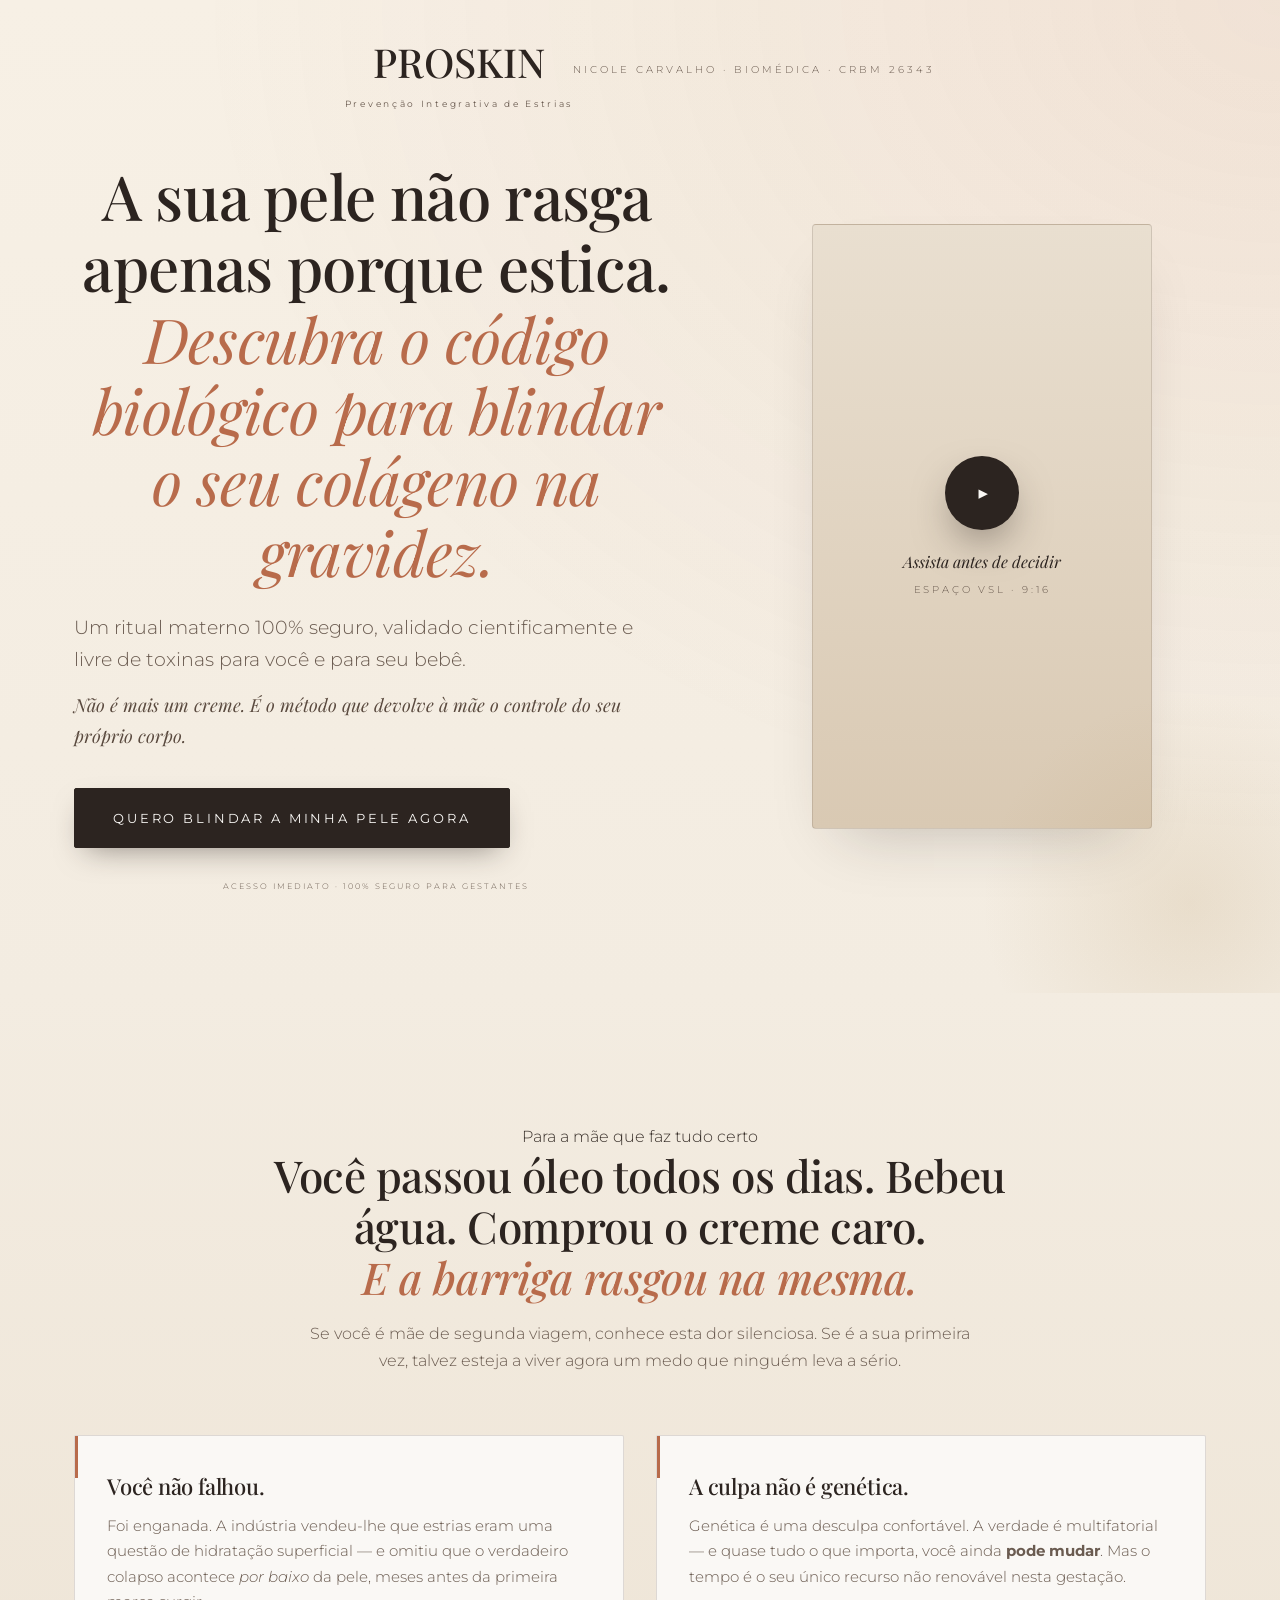
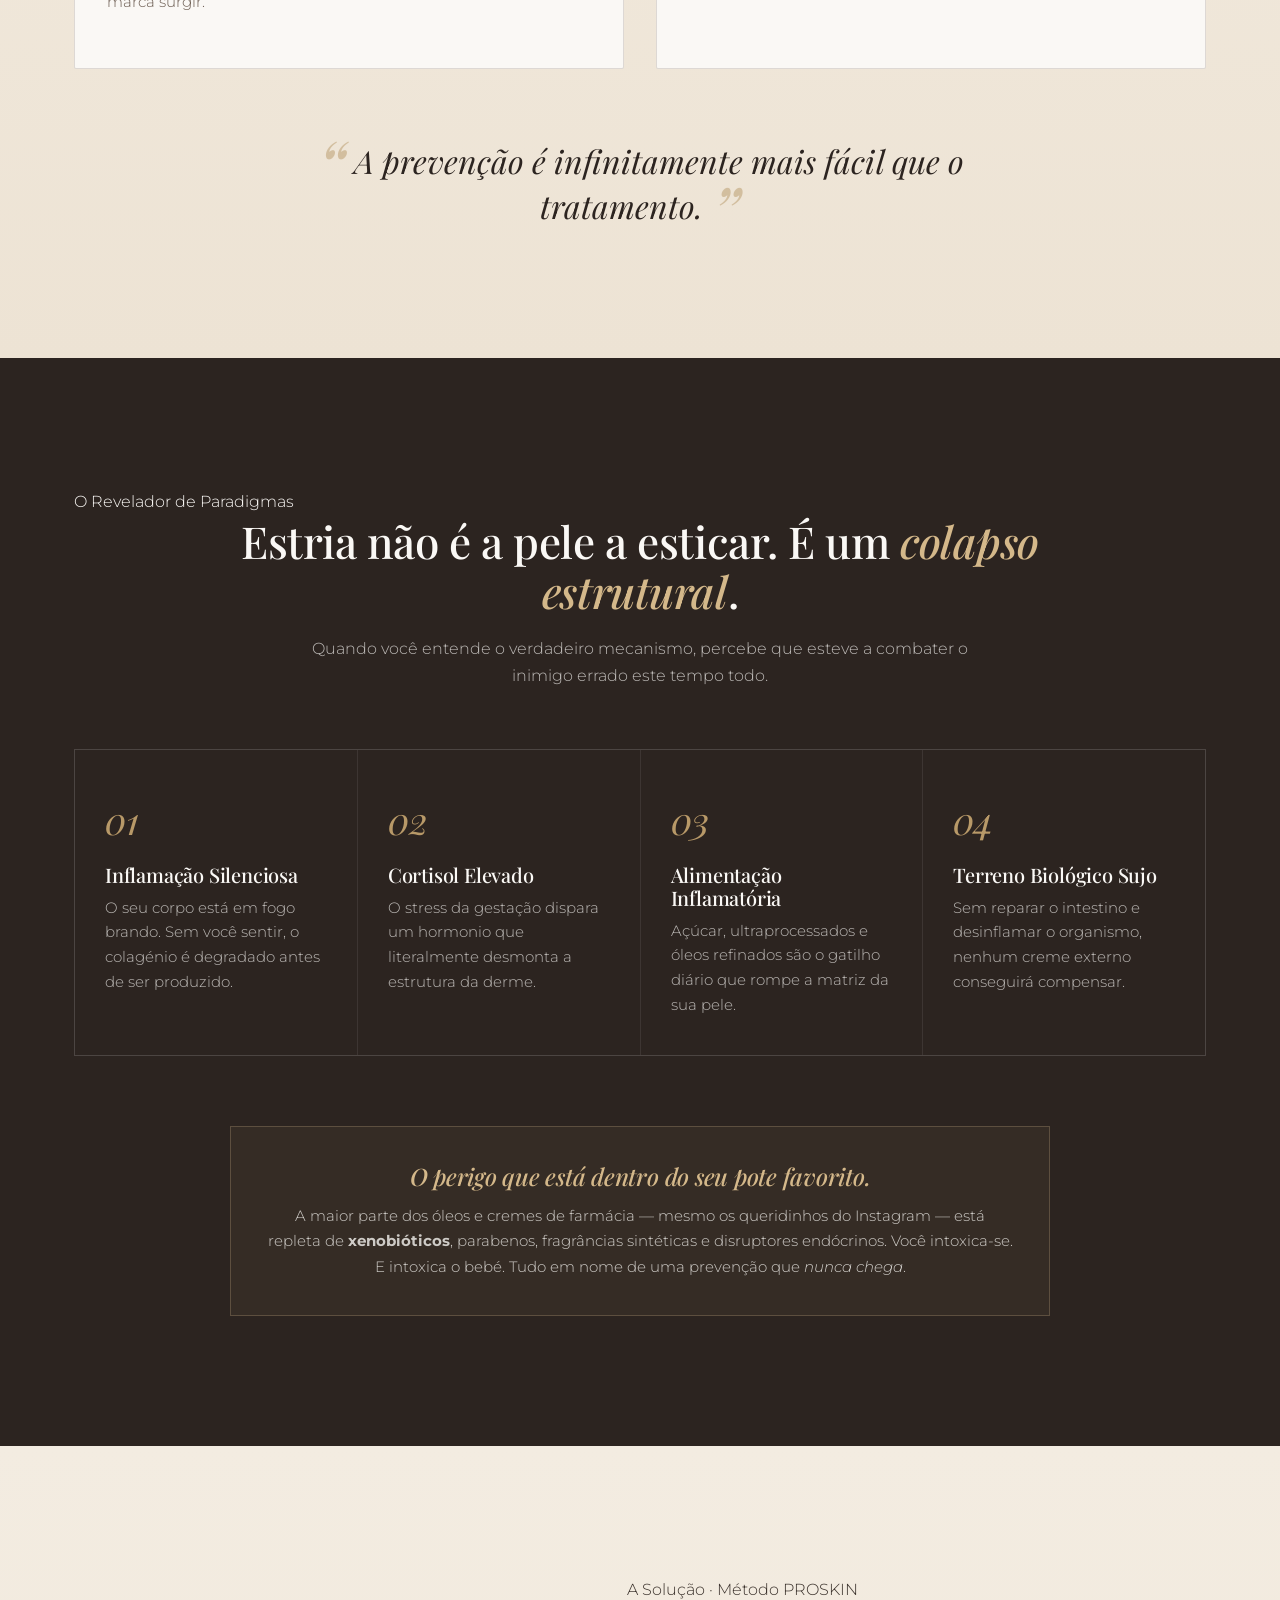
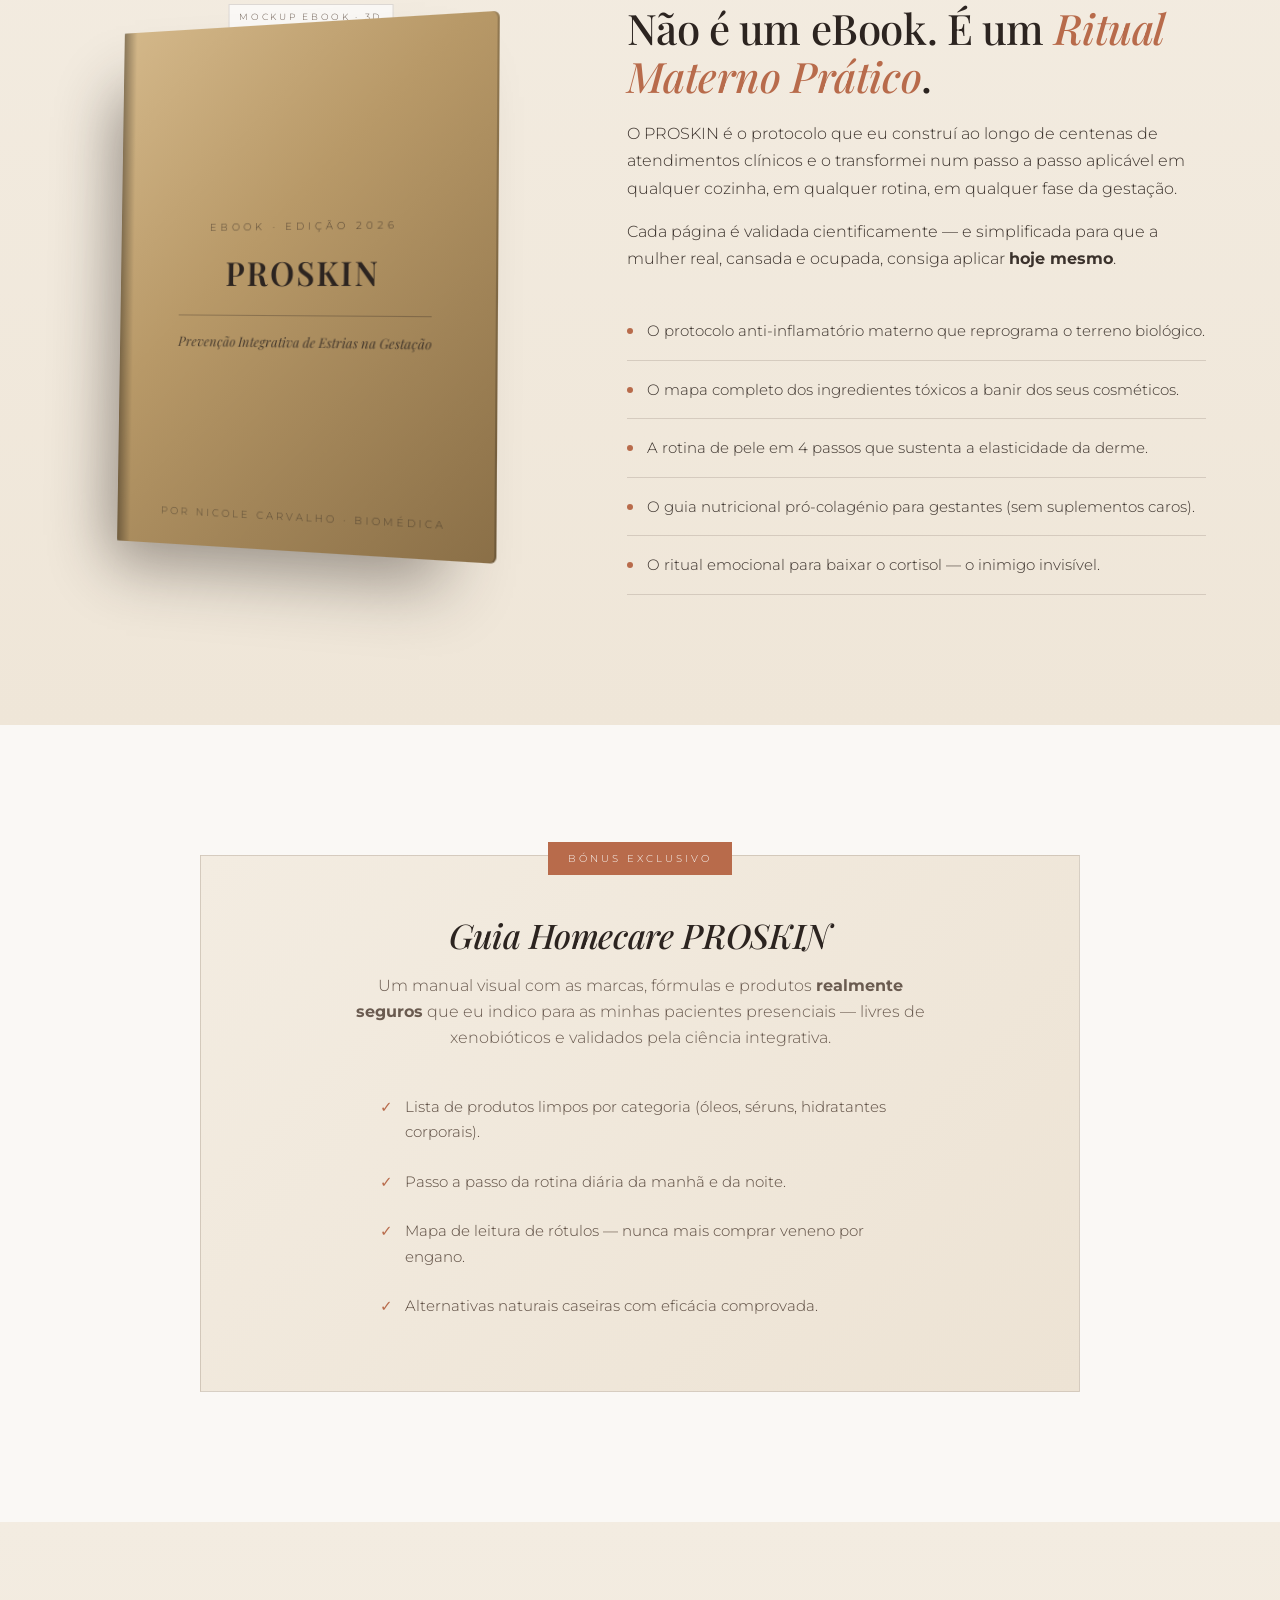
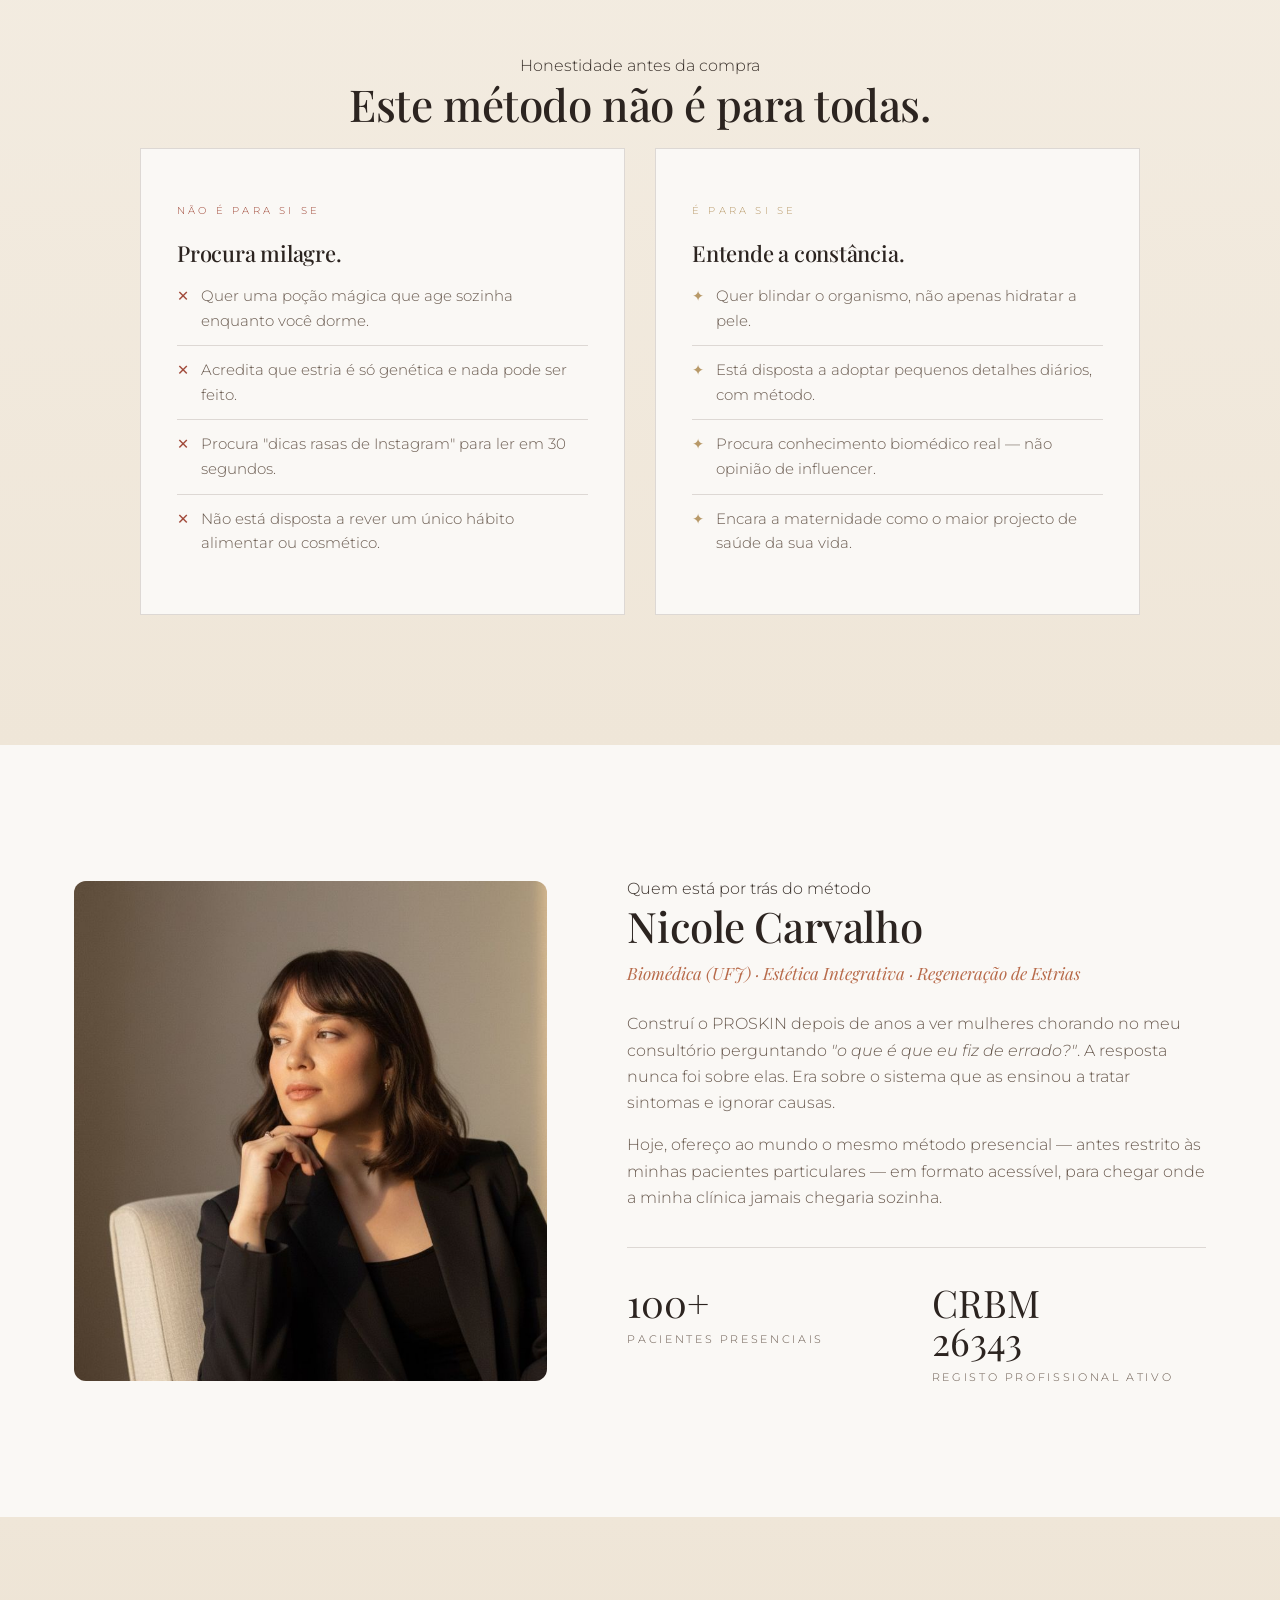
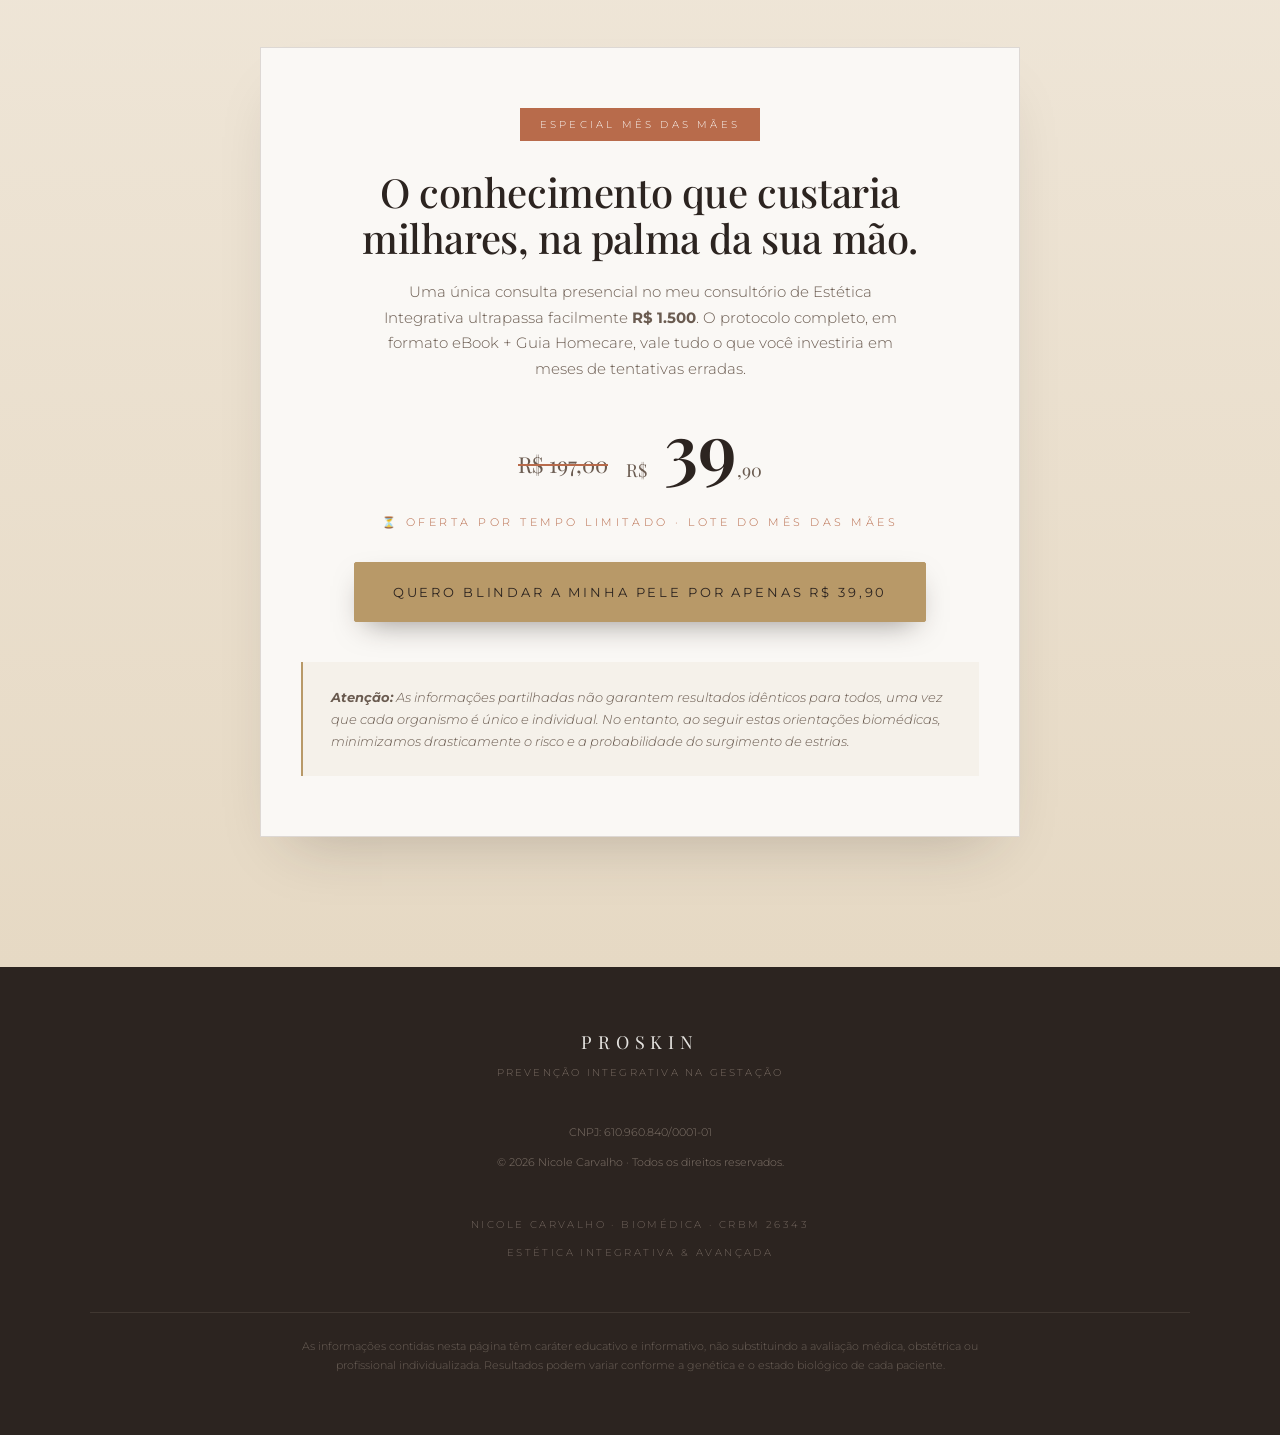
==== commit b36a07d4: "Atualização" ====
--- a/index.html
+++ b/index.html
@@ -280,8 +280,13 @@
 
           <!-- PLACEHOLDER: FOTO NICOLE -->
           <div class="reveal">
-            <div class="nicole-photo" role="img" aria-label="Foto profissional de Nicole Carvalho">
-              <small>Foto · Nicole Carvalho</small>
+            <div class="w-full md:w-80 overflow-hidden" style="height:500px; border-radius:12px; background-color:rgba(153,79,32,0.1);">
+            <img 
+                src="imagens/Minhafoto.jpeg" 
+                alt="Nicole Carvalho — Biomédica e Expert em Melasma"
+                width="746"
+                height="1016"
+                style="width:100%; height:100%; object-fit:cover; object-position:center top; display:block; border-radius:12px;"/>
             </div>
           </div>
 
